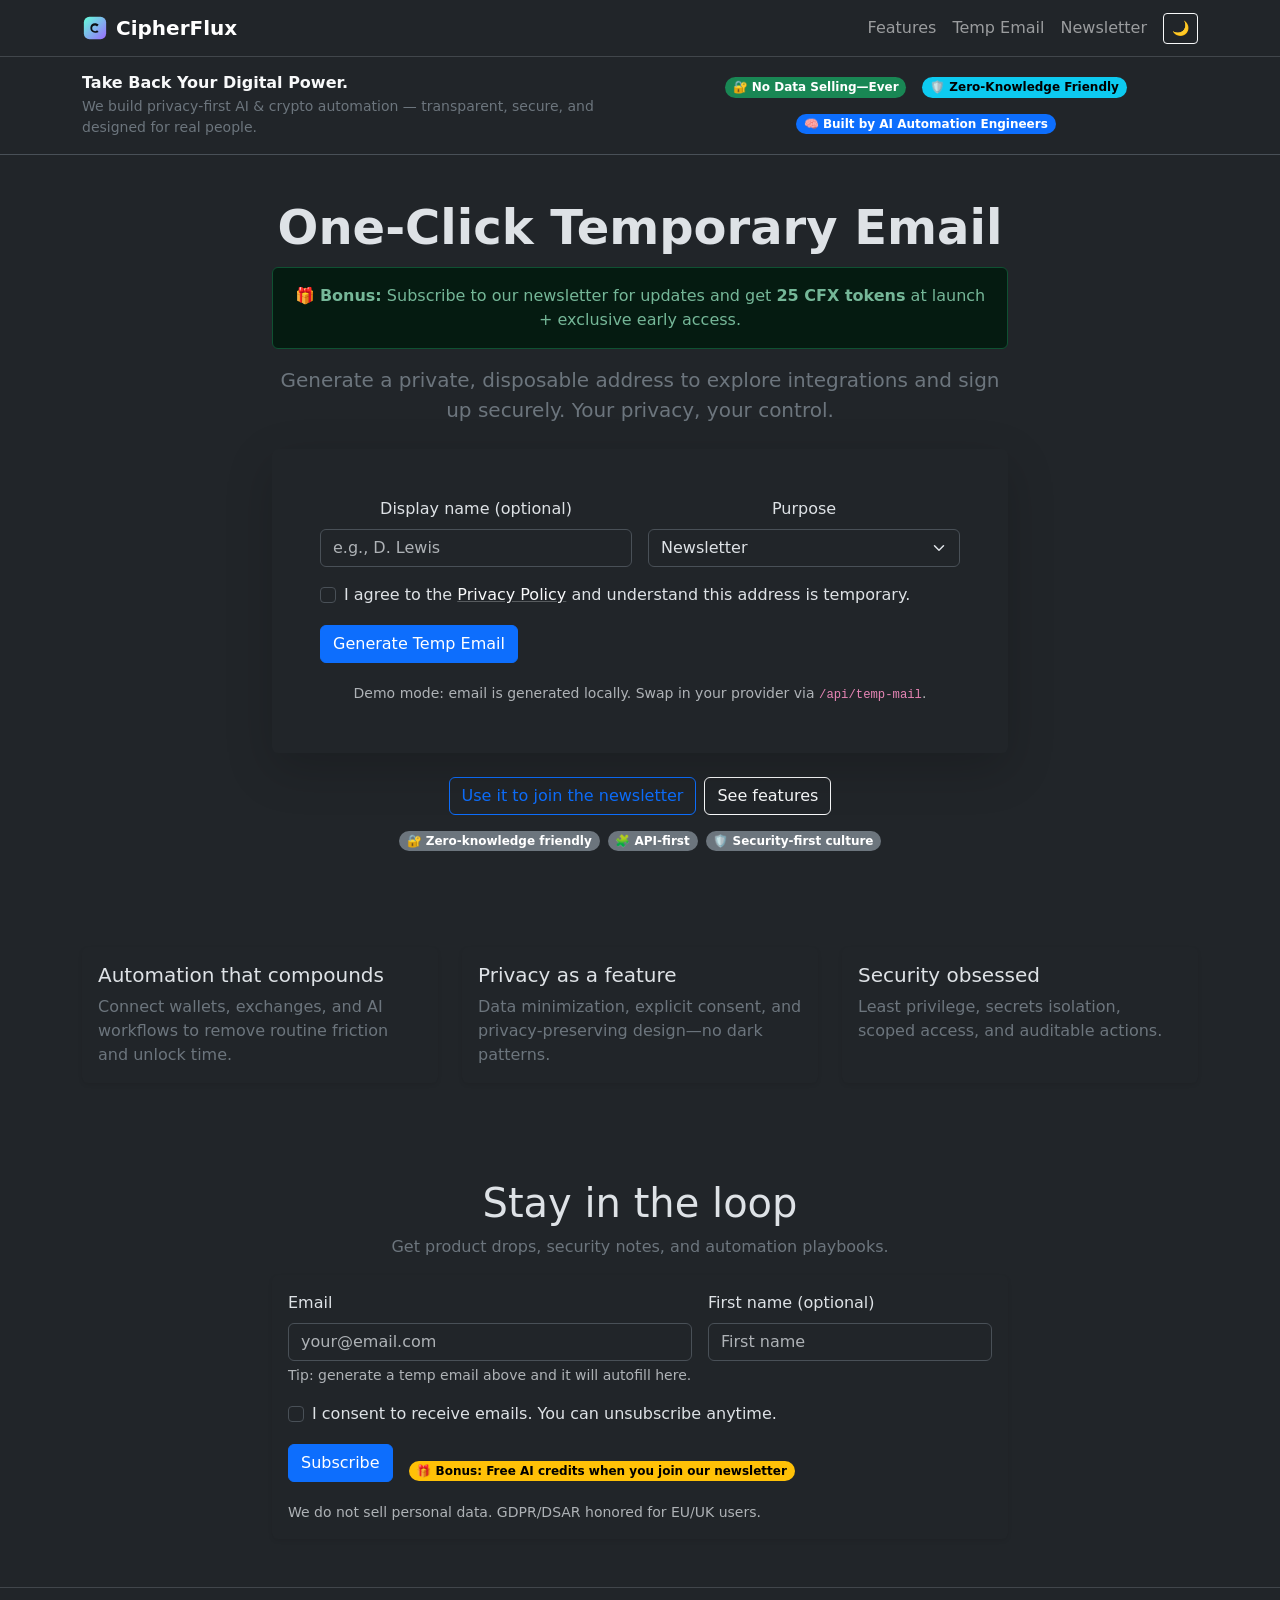
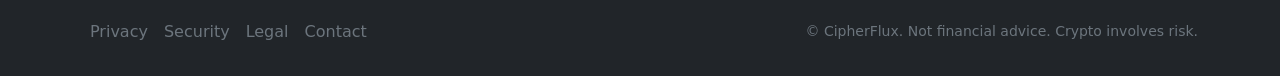
==== index.html @ beb55289 "Start of project development." ====
<!doctype html>
<html lang="en" data-bs-theme="dark">
<head>
  <meta charset="utf-8" />
  <meta name="viewport" content="width=device-width, initial-scale=1, viewport-fit=cover" />
  <title>CipherFlux — AI + Crypto Automation, Private by Design</title>
  <meta name="description" content="CipherFlux blends AI automation with secure crypto workflows to increase productivity and help you monetize safely and privately." />

  <!-- Open Graph -->
  <meta property="og:title" content="CipherFlux — AI + Crypto Automation" />
  <meta property="og:description" content="Increase productivity and monetize with privacy-first AI + crypto automation." />
  <meta property="og:type" content="website" />
  <meta property="og:url" content="https://www.cipherflux.example/" />
  <meta property="og:image" content="https://www.cipherflux.example/og-image.jpg" />
  <meta name="twitter:card" content="summary_large_image" />
  <meta name="theme-color" content="#0c0f14" />

  <!-- Content Security Policy (adjust for your domain/CDN) -->
  <meta http-equiv="Content-Security-Policy" content="
    default-src 'self';
    script-src 'self' https://cdn.jsdelivr.net https://cdnjs.cloudflare.com;
    style-src 'self' 'unsafe-inline' https://cdn.jsdelivr.net https://cdnjs.cloudflare.com;
    img-src 'self' data:;
    font-src 'self' https://cdn.jsdelivr.net https://cdnjs.cloudflare.com;
    connect-src 'self';
    base-uri 'none';
    form-action 'self';
    frame-ancestors 'none';
    upgrade-insecure-requests;
  ">

  <!-- Bootstrap 5 -->
  <link href="https://cdn.jsdelivr.net/npm/bootstrap@5.3.3/dist/css/bootstrap.min.css" rel="stylesheet" />
  <!-- Custom styles -->
  <link href="styles.css" rel="stylesheet" />
</head>
<body>
  <a class="visually-hidden-focusable position-absolute top-0 start-0 m-2 p-2 bg-dark text-white rounded-3" href="#main">Skip to content</a>

  <!-- NAVBAR -->
  <nav class="navbar navbar-expand-lg navbar-dark bg-dark border-bottom border-secondary-subtle sticky-top">
    <div class="container">
      <a class="navbar-brand d-flex align-items-center gap-2" href="#">
        <svg width="26" height="26" viewBox="0 0 28 28" role="img" aria-label="CipherFlux logo">
          <defs>
            <linearGradient id="g" x1="0" x2="1" y1="0" y2="1">
              <stop offset="0%" stop-color="#64ffda"/>
              <stop offset="100%" stop-color="#9a6bff"/>
            </linearGradient>
          </defs>
          <rect x="2" y="2" width="24" height="24" rx="6" fill="url(#g)"/>
          <path d="M9 14c0-3 2-5 5-5 1.5 0 2.9.6 3.9 1.6l-1.7 1.7a3 3 0 0 0-2.2-.9 3 3 0 1 0 0 6 3 3 0 0 0 2.2-.9l1.7 1.7A5.5 5.5 0 0 1 14 19c-3 0-5-2-5-5z" fill="#0c0f14"/>
        </svg>
        <span class="fw-semibold">CipherFlux</span>
      </a>

      <button class="navbar-toggler" type="button" data-bs-toggle="collapse" data-bs-target="#mainNav" aria-controls="mainNav" aria-expanded="false" aria-label="Toggle navigation">
        <span class="navbar-toggler-icon"></span>
      </button>

      <div class="collapse navbar-collapse" id="mainNav">
        <ul class="navbar-nav ms-auto mb-2 mb-lg-0 align-items-lg-center">
          <li class="nav-item"><a class="nav-link" href="#features">Features</a></li>
          <li class="nav-item"><a class="nav-link" href="#temp-mail">Temp Email</a></li>
          <li class="nav-item"><a class="nav-link" href="#newsletter">Newsletter</a></li>
          <li class="nav-item ms-lg-2">
            <button id="themeToggle" class="btn btn-outline-light btn-sm" aria-pressed="false">🌙</button>
          </li>
        </ul>
      </div>
    </div>
  </nav>

  <main id="main">
    <!-- PREHERO: TRUST BUILDING -->
    <section class="py-3 border-bottom bg-dark">
    <div class="container d-flex flex-column flex-lg-row justify-content-between align-items-center gap-3 text-center text-lg-start">

        <div>
        <h6 class="mb-1 fw-bold text-light">
            Take Back Your Digital Power.
        </h6>
        <p class="mb-0 text-secondary small">
            We build privacy‑first AI & crypto automation — transparent, secure, and designed for real people.
        </p>
        </div>

        <div class="d-flex gap-3 flex-wrap justify-content-center">
        <span class="badge rounded-pill text-bg-success">
            🔐 No Data Selling—Ever
        </span>
        <span class="badge rounded-pill text-bg-info">
            🛡 Zero‑Knowledge Friendly
        </span>
        <span class="badge rounded-pill text-bg-primary">
            🧠 Built by AI Automation Engineers
        </span>
        </div>

    </div>
    </section>


    <!-- HERO: CENTERED TEMP EMAIL FORM -->
    <section id="temp-mail" class="hero-wrap py-5 py-lg-6">
      <div class="container">
        <div class="row justify-content-center text-center">
          <div class="col-12 col-lg-10 col-xl-8">
            <h1 class="display-5 fw-bold lh-1">
              One‑Click <span class="gradient-text">Temporary Email</span>
            </h1>
            <div class="alert alert-success mt-3" role="alert">
            🎁 <strong>Bonus:</strong> Subscribe to our newsletter for updates and get 
            <strong>25 CFX tokens</strong> at launch + exclusive early access.
            </div>

            <p class="lead text-secondary mt-3 mb-4">
              Generate a private, disposable address to explore integrations and sign up securely.
              Your privacy, your control.
            </p>

            <div class="card shadow-lg border-0 mx-auto" style="max-width: 760px;">
              <div class="card-body p-4 p-md-5">
                <form id="tempMailForm" class="row g-3" autocomplete="off" novalidate>
                  <div class="col-md-6">
                    <label for="displayName" class="form-label">Display name (optional)</label>
                    <input id="displayName" name="displayName" type="text" class="form-control" placeholder="e.g., D. Lewis">
                  </div>
                  <div class="col-md-6">
                    <label for="purpose" class="form-label">Purpose</label>
                    <select id="purpose" name="purpose" class="form-select">
                      <option value="newsletter" selected>Newsletter</option>
                      <option value="beta-invite">Beta Invite</option>
                      <option value="integration-test">Integration Test</option>
                    </select>
                  </div>
                  



                  <div class="col-12 text-start">
                    <div class="form-check">
                      <input class="form-check-input" type="checkbox" id="privacyConsent">
                      <label class="form-check-label" for="privacyConsent">
                        I agree to the <a href="#privacy" class="link-light link-underline-opacity-25">Privacy Policy</a> and understand this address is temporary.
                      </label>
                    </div>
                  </div>

                  <div class="col-12 d-flex flex-wrap gap-2 align-items-center">
                    <button type="button" id="generateTempEmail" class="btn btn-primary">
                      <span class="spinner-border spinner-border-sm me-2 d-none" id="genSpinner" role="status" aria-hidden="true"></span>
                      Generate Temp Email
                    </button>

                    <div class="badge text-bg-dark rounded-pill py-2 px-3 d-none" id="tempEmailChip" style="font-family: ui-monospace, SFMono-Regular, Menlo, Consolas, 'Liberation Mono', monospace;">
                      <span id="tempEmailValue">—</span>
                      <button type="button" id="copyTempEmail" class="btn btn-sm btn-outline-light ms-2">Copy</button>
                    </div>

                    <div id="countdown" class="text-secondary small d-none" aria-live="polite">Expires in —:—</div>
                  </div>

                  <div class="col-12">
                    <div class="form-text">
                      Demo mode: email is generated locally. Swap in your provider via <code>/api/temp-mail</code>.
                    </div>
                  </div>
                </form>
              </div>
            </div>

            <div class="d-flex justify-content-center gap-2 mt-4">
              <a href="#newsletter" class="btn btn-outline-primary">Use it to join the newsletter</a>
              <a href="#features" class="btn btn-outline-light">See features</a>
            </div>

            <div class="d-flex flex-wrap justify-content-center gap-2 mt-3">
              <span class="badge rounded-pill text-bg-secondary">🔐 Zero-knowledge friendly</span>
              <span class="badge rounded-pill text-bg-secondary">🧩 API-first</span>
              <span class="badge rounded-pill text-bg-secondary">🛡️ Security-first culture</span>
            </div>
          </div>
        </div>
      </div>
    </section>

    <!-- FEATURES -->
    <section id="features" class="py-5">
      <div class="container">
        <div class="row g-4">
          <div class="col-md-4">
            <div class="card h-100 bg-dark border-0 shadow-sm">
              <div class="card-body">
                <h3 class="h5">Automation that compounds</h3>
                <p class="text-secondary mb-0">Connect wallets, exchanges, and AI workflows to remove routine friction and unlock time.</p>
              </div>
            </div>
          </div>
          <div class="col-md-4">
            <div class="card h-100 bg-dark border-0 shadow-sm">
              <div class="card-body">
                <h3 class="h5">Privacy as a feature</h3>
                <p class="text-secondary mb-0">Data minimization, explicit consent, and privacy‑preserving design—no dark patterns.</p>
              </div>
            </div>
          </div>
          <div class="col-md-4">
            <div class="card h-100 bg-dark border-0 shadow-sm">
              <div class="card-body">
                <h3 class="h5">Security obsessed</h3>
                <p class="text-secondary mb-0">Least privilege, secrets isolation, scoped access, and auditable actions.</p>
              </div>
            </div>
          </div>
        </div>
      </div>
    </section>

    <!-- NEWSLETTER -->
    <section id="newsletter" class="py-5">
      <div class="container">
        <div class="row justify-content-center text-center">
          <div class="col-12 col-lg-8">
            <h2 class="h1">Stay in the loop</h2>
            <p class="text-secondary">Get product drops, security notes, and automation playbooks.</p>
          </div>
        </div>

        <div class="row justify-content-center">
          <div class="col-12 col-lg-8">
            <div class="card bg-dark border-0 shadow-sm">
              <div class="card-body">
                <form id="newsletterForm" class="row g-3" novalidate>
                  <!-- Honeypot -->
                  <input type="text" name="company" id="company" class="d-none" tabindex="-1" autocomplete="off" aria-hidden="true" />
                  <div class="col-md-7">
                    <label for="newsletterEmail" class="form-label">Email</label>
                    <input id="newsletterEmail" name="email" type="email" class="form-control" required placeholder="your@email.com" />
                    <div class="form-text">Tip: generate a temp email above and it will autofill here.</div>
                  </div>
                  <div class="col-md-5">
                    <label for="firstName" class="form-label">First name (optional)</label>
                    <input id="firstName" name="firstName" type="text" class="form-control" placeholder="First name" />
                  </div>
                  <div class="col-12 text-start">
                    <div class="form-check">
                      <input class="form-check-input" type="checkbox" id="optIn" required>
                      <label class="form-check-label" for="optIn">
                        I consent to receive emails. You can unsubscribe anytime.
                      </label>
                    </div>
                  </div>
                  <div class="col-12 d-flex align-items-center gap-2">
                    <button type="submit" class="btn btn-primary">
                      <span class="spinner-border spinner-border-sm me-2 d-none" id="subSpinner" role="status" aria-hidden="true"></span>
                      Subscribe
                    </button>
                    <span id="newsletterStatus" class="small"></span>
                    <div class="d-flex justify-content-center mt-3">
                        <span class="badge rounded-pill text-bg-warning">
                        🎁 Bonus: Free AI credits when you join our newsletter
                        </span>
                    </div>
                  </div>
                  <div class="col-12">
                    <div class="form-text">We do not sell personal data. GDPR/DSAR honored for EU/UK users.</div>
                  </div>
                </form>
              </div>
            </div>
          </div>
        </div>
      </div>
    </section>

    <!-- FOOTER -->
    <footer class="py-4 border-top border-secondary-subtle">
      <div class="container d-flex flex-wrap justify-content-between align-items-center gap-2">
        <ul class="nav">
          <li class="nav-item"><a href="#privacy" class="nav-link px-2 text-secondary">Privacy</a></li>
          <li class="nav-item"><a href="#security" class="nav-link px-2 text-secondary">Security</a></li>
          <li class="nav-item"><a href="#legal" class="nav-link px-2 text-secondary">Legal</a></li>
          <li class="nav-item"><a href="#contact" class="nav-link px-2 text-secondary">Contact</a></li>
        </ul>
        <p class="text-secondary small mb-0">© <span id="year"></span> CipherFlux. Not financial advice. Crypto involves risk.</p>
      </div>
    </footer>
  </main>

  <!-- Bootstrap JS (no Popper required for basic) -->
  <script src="https://cdn.jsdelivr.net/npm/bootstrap@5.3.3/dist/js/bootstrap.bundle.min.js"></script>
  <script src="app.js"></script>
</body>
</html>
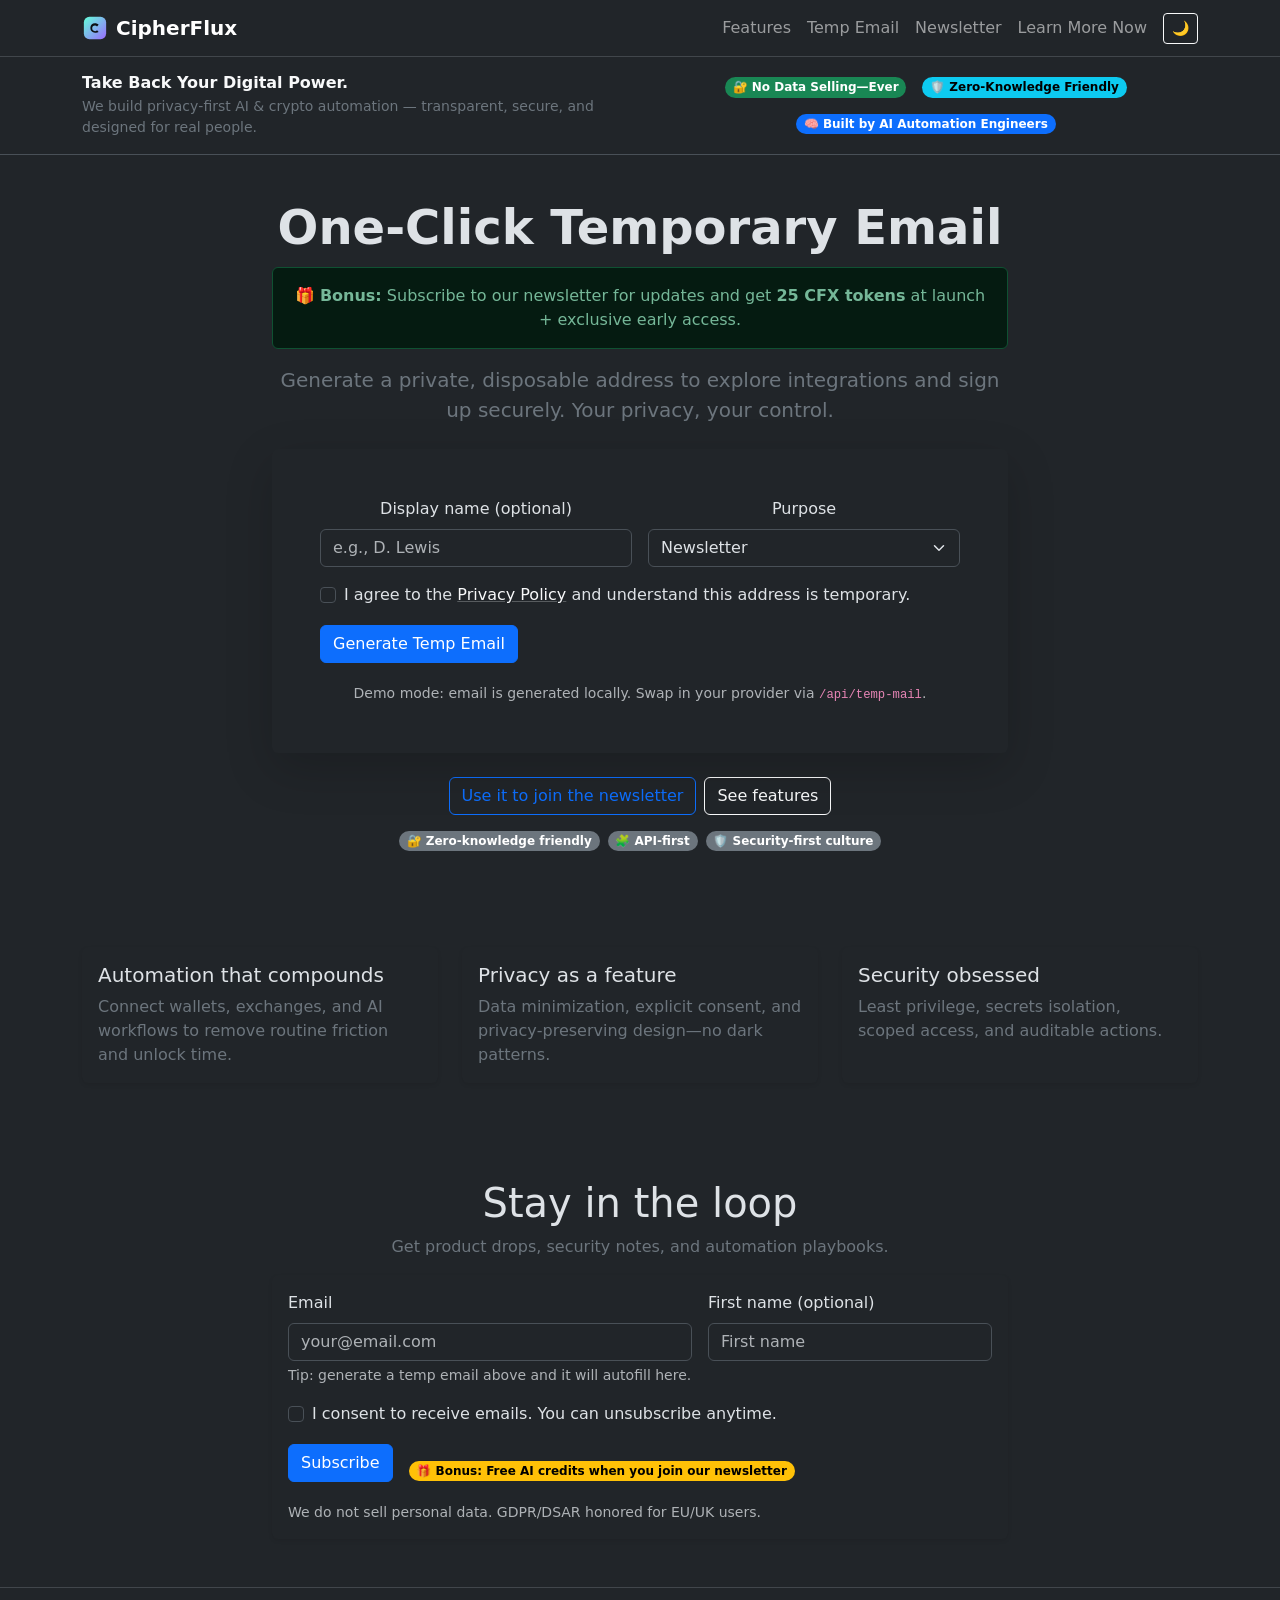
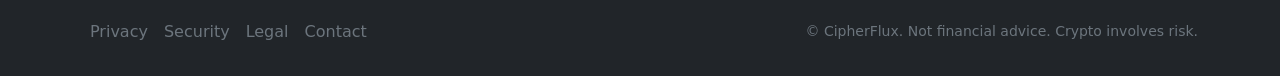
==== commit f4544439: "Added info page" ====
--- a/index.html
+++ b/index.html
@@ -64,6 +64,7 @@
           <li class="nav-item"><a class="nav-link" href="#features">Features</a></li>
           <li class="nav-item"><a class="nav-link" href="#temp-mail">Temp Email</a></li>
           <li class="nav-item"><a class="nav-link" href="#newsletter">Newsletter</a></li>
+          <li class="nav-item"><a class="nav-link" href="info.html">Learn More Now</a></li>
           <li class="nav-item ms-lg-2">
             <button id="themeToggle" class="btn btn-outline-light btn-sm" aria-pressed="false">🌙</button>
           </li>
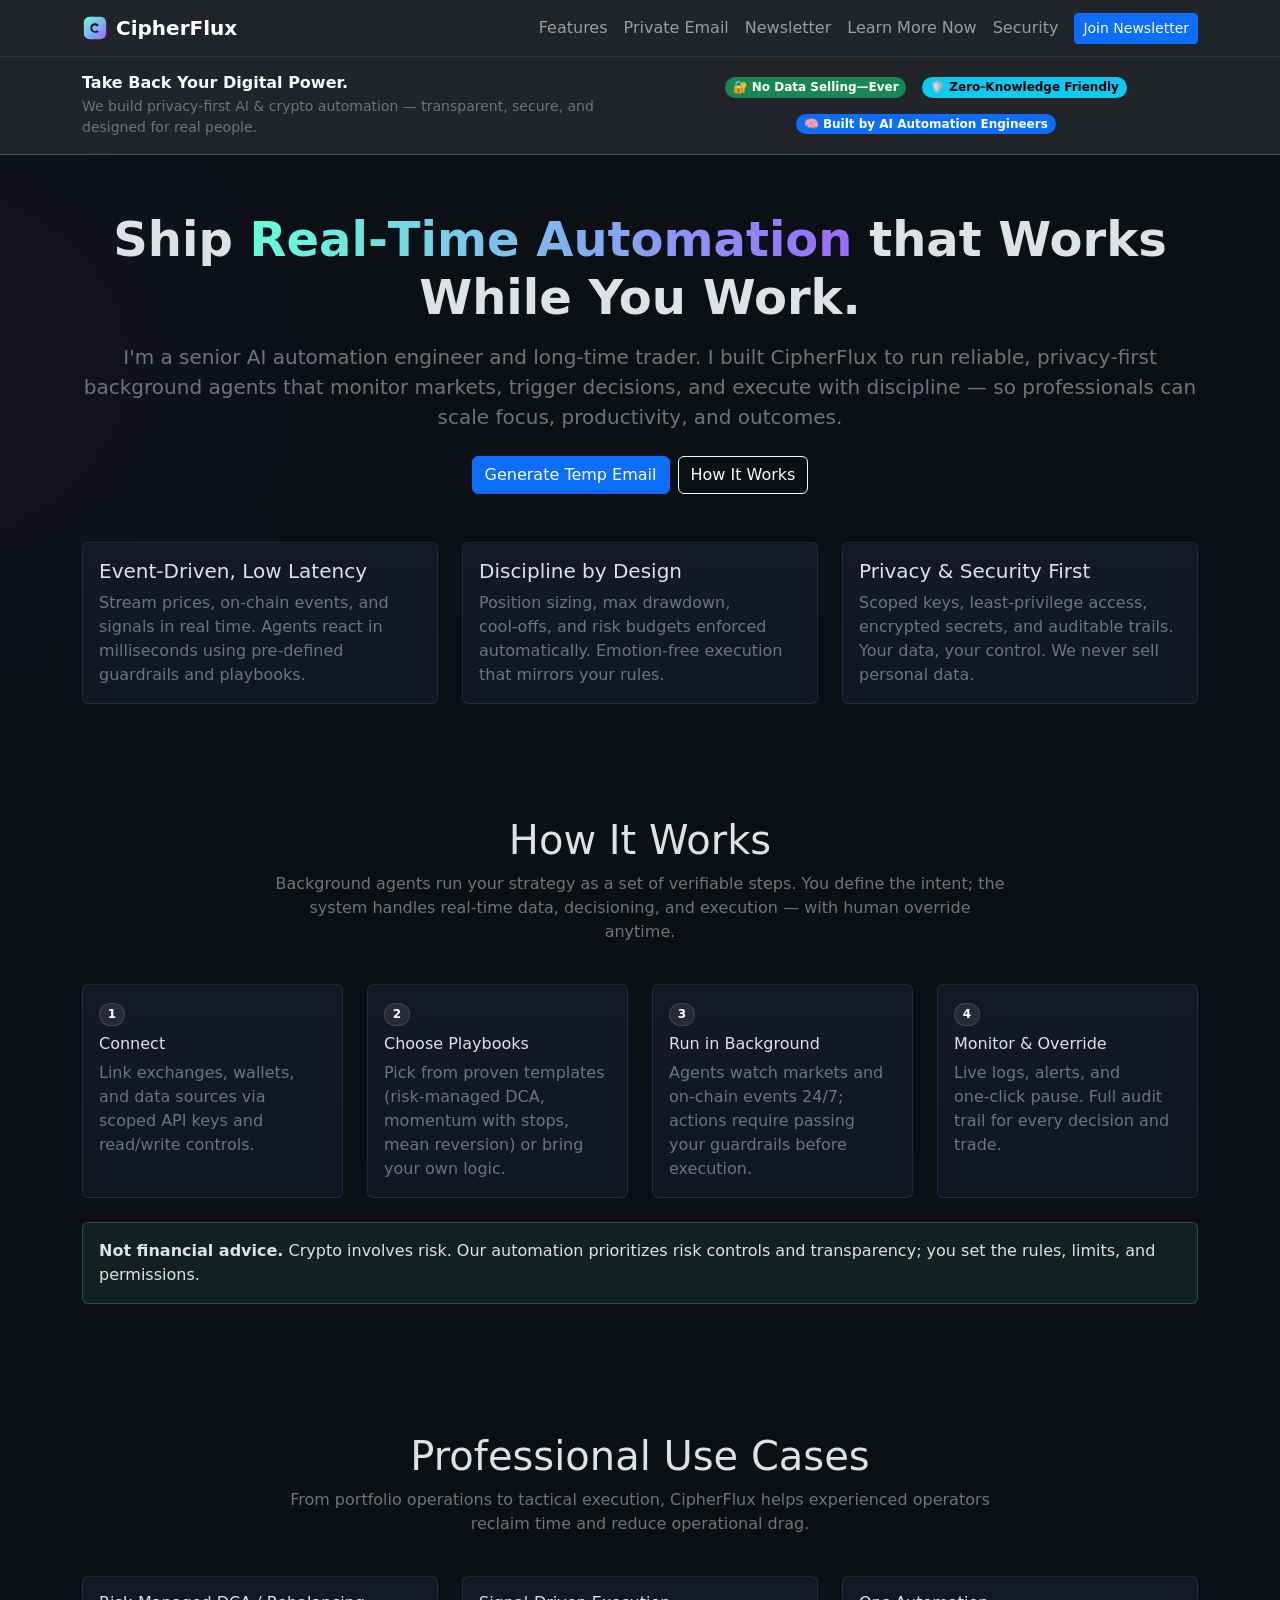
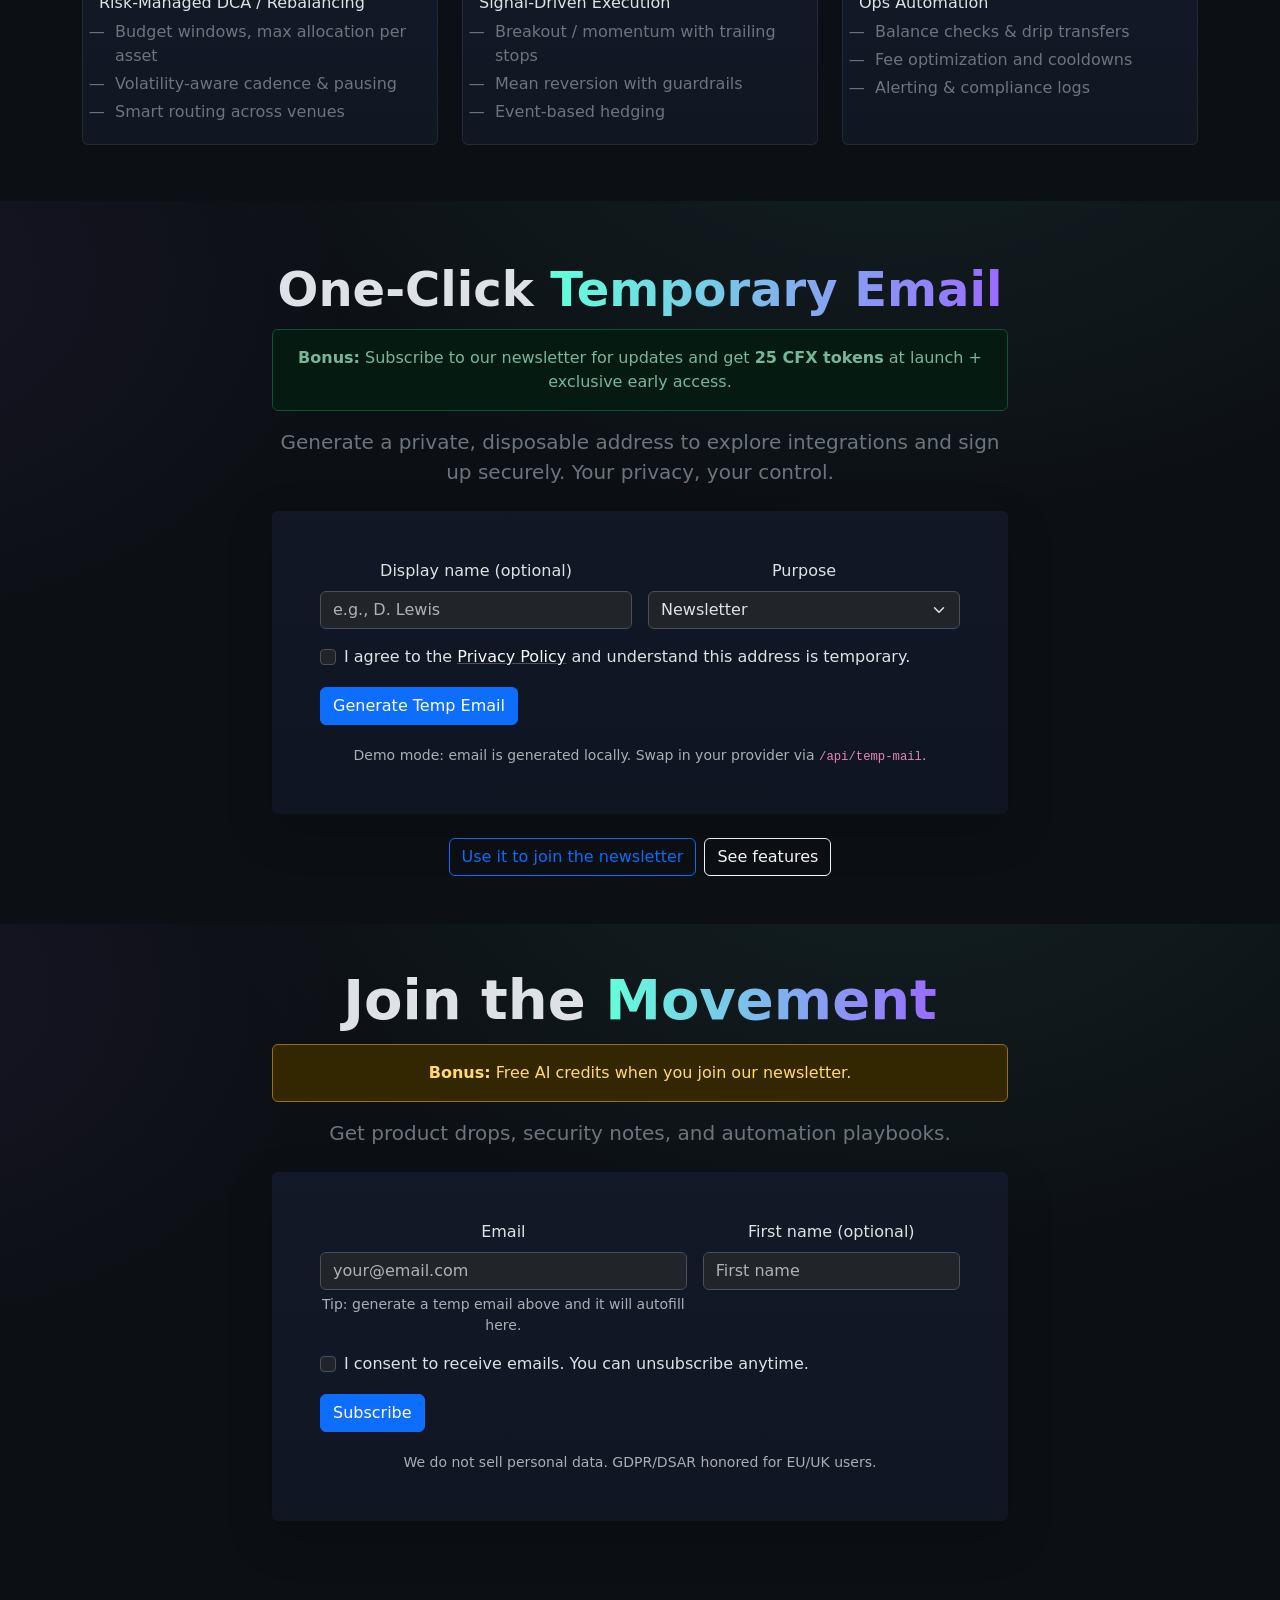
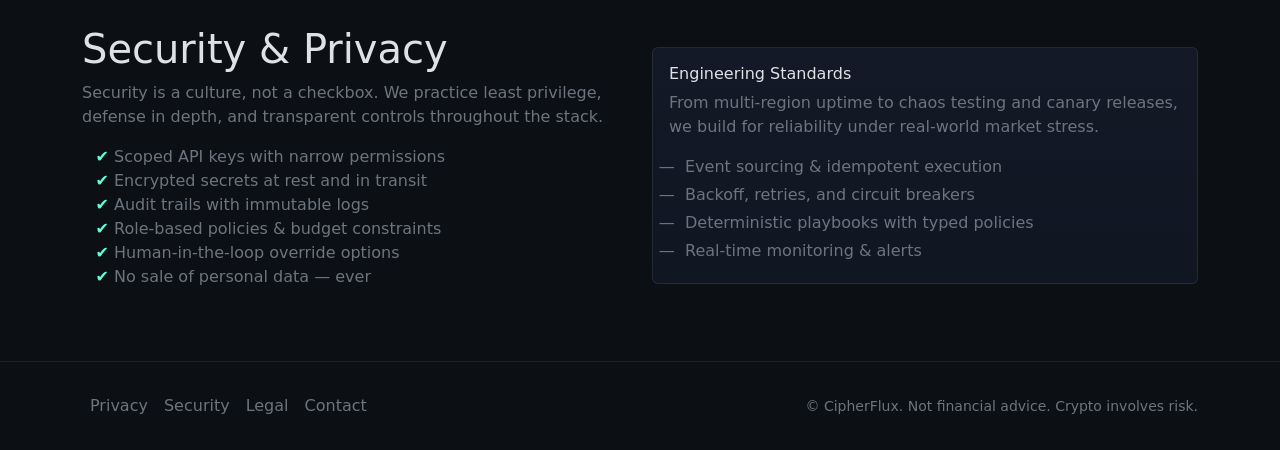
==== commit 6fead8a4: "lots of messiness - many draft and test files created and deleted. cleaning things up now - starting" ====
--- a/index.html
+++ b/index.html
@@ -17,7 +17,7 @@
   <meta name="theme-color" content="#0c0f14" />
 
   <!-- Content Security Policy (adjust for your domain/CDN) -->
-  <meta http-equiv="Content-Security-Policy" content="
+  <!-- <meta http-equiv="Content-Security-Policy" content="
     default-src 'self';
     script-src 'self' https://cdn.jsdelivr.net https://cdnjs.cloudflare.com;
     style-src 'self' 'unsafe-inline' https://cdn.jsdelivr.net https://cdnjs.cloudflare.com;
@@ -28,12 +28,41 @@
     form-action 'self';
     frame-ancestors 'none';
     upgrade-insecure-requests;
-  ">
+  "> -->
 
   <!-- Bootstrap 5 -->
   <link href="https://cdn.jsdelivr.net/npm/bootstrap@5.3.3/dist/css/bootstrap.min.css" rel="stylesheet" />
   <!-- Custom styles -->
-  <link href="styles.css" rel="stylesheet" />
+  <link href="style.css" rel="stylesheet" />
+  <style>
+    :root {
+      --cf-bg: #0c0f14;
+      --cf-cyan: #64ffda;
+      --cf-purple: #9a6bff;
+    }
+    body { background:
+      radial-gradient(1200px 800px at 70% -20%, rgba(100,255,218,0.08), transparent 60%),
+      radial-gradient(800px 600px at -10% 10%, rgba(154,107,255,0.08), transparent 60%),
+      var(--cf-bg);
+    }
+    .gradient-text { background: linear-gradient(90deg, var(--cf-cyan), var(--cf-purple)); -webkit-background-clip: text; background-clip: text; color: transparent; }
+    .hero {
+      padding: 56px 0 24px;
+    }
+    .badge-soft { background: rgba(255,255,255,0.08); border: 1px solid rgba(255,255,255,0.12); }
+    .section { padding: 56px 0; }
+    .card.bg-dark { background: linear-gradient(180deg, rgba(18,24,38,0.95), rgba(15,21,34,0.95)); border: 1px solid rgba(255,255,255,0.08); }
+    .pill { border-radius: 999px; }
+    .arch-diagram { max-width: 940px; }
+    .logo-mark { filter: drop-shadow(0 6px 18px rgba(100,255,218,0.25)); }
+    .foot { border-top: 1px solid rgba(255,255,255,0.08); }
+    .list-checks li::marker { content: "✔ "; color: var(--cf-cyan); }
+    .list-dashes { list-style: "—  "; padding-left: 1rem; }
+    .list-dashes li { margin-bottom: .25rem; }
+    .trust-strip { background: rgba(18,24,38,0.6); border-bottom: 1px solid rgba(255,255,255,0.08); }
+    .mini { font-size: .9rem; }
+    .callout { background: rgba(100,255,218,0.08); border: 1px solid rgba(100,255,218,0.22); }
+  </style>
 </head>
 <body>
   <a class="visually-hidden-focusable position-absolute top-0 start-0 m-2 p-2 bg-dark text-white rounded-3" href="#main">Skip to content</a>
@@ -62,19 +91,24 @@
       <div class="collapse navbar-collapse" id="mainNav">
         <ul class="navbar-nav ms-auto mb-2 mb-lg-0 align-items-lg-center">
           <li class="nav-item"><a class="nav-link" href="#features">Features</a></li>
-          <li class="nav-item"><a class="nav-link" href="#temp-mail">Temp Email</a></li>
+          <li class="nav-item"><a class="nav-link" href="#temp-mail">Private Email</a></li>
           <li class="nav-item"><a class="nav-link" href="#newsletter">Newsletter</a></li>
-          <li class="nav-item"><a class="nav-link" href="info.html">Learn More Now</a></li>
-          <li class="nav-item ms-lg-2">
+          <li class="nav-item"><a class="nav-link" href="#how">Learn More Now</a></li>
+          <!-- <li class="nav-item ms-lg-2">
             <button id="themeToggle" class="btn btn-outline-light btn-sm" aria-pressed="false">🌙</button>
-          </li>
+          </li> -->
+           <li class="nav-item"><a class="nav-link" href="#security">Security</a></li>
+          <!-- <li class="nav-item"><a class="nav-link active" href="services.html">Services</a></li>
+          <li class="nav-item"><a class="nav-link" href="index.html#features">Features</a></li>
+          <li class="nav-item"><a class="nav-link" href="#security">Security</a></li>  -->
+          <li class="nav-item ms-lg-2"><a class="btn btn-primary btn-sm" href="index.html#newsletter">Join Newsletter</a></li>
         </ul>
       </div>
     </div>
   </nav>
 
   <main id="main">
-    <!-- PREHERO: TRUST BUILDING -->
+<!-- Pre page info -->
     <section class="py-3 border-bottom bg-dark">
     <div class="container d-flex flex-column flex-lg-row justify-content-between align-items-center gap-3 text-center text-lg-start">
 
@@ -102,8 +136,154 @@
     </div>
     </section>
 
-
-    <!-- HERO: CENTERED TEMP EMAIL FORM -->
+<!-- Top of page info -->
+  <section class="section hero" id="features">
+    <div class="container text-center pb-5">
+      <h1 class="display-5 fw-bold">Ship <span class="gradient-text">Real‑Time Automation</span> that Works While You Work.</h1>
+      <p class="lead text-secondary mt-3 mb-4">I'm a senior AI automation engineer and long‑time trader. I built CipherFlux to run reliable, privacy‑first background agents that monitor markets, trigger decisions, and execute with discipline — so professionals can scale focus, productivity, and outcomes.</p>
+      <div class="d-flex justify-content-center gap-2">
+        <a href="index.html#temp-mail" class="btn btn-primary">Generate Temp Email</a>
+        <a href="#how" class="btn btn-outline-light">How It Works</a>
+      </div>
+    </div>
+    <div class="container">
+      <div class="row g-4">
+        <div class="col-md-4">
+          <div class="card bg-dark h-100">
+            <div class="card-body">
+              <h3 class="h5">Event‑Driven, Low Latency</h3>
+              <p class="text-secondary mb-0">Stream prices, on‑chain events, and signals in real time. Agents react in milliseconds using pre‑defined guardrails and playbooks.</p>
+            </div>
+          </div>
+        </div>
+        <div class="col-md-4">
+          <div class="card bg-dark h-100">
+            <div class="card-body">
+              <h3 class="h5">Discipline by Design</h3>
+              <p class="text-secondary mb-0">Position sizing, max drawdown, cool‑offs, and risk budgets enforced automatically. Emotion‑free execution that mirrors your rules.</p>
+            </div>
+          </div>
+        </div>
+        <div class="col-md-4">
+          <div class="card bg-dark h-100">
+            <div class="card-body">
+              <h3 class="h5">Privacy & Security First</h3>
+              <p class="text-secondary mb-0">Scoped keys, least‑privilege access, encrypted secrets, and auditable trails. Your data, your control. We never sell personal data.</p>
+            </div>
+          </div>
+        </div>
+      </div>
+    </div>
+  </section>
+
+<!-- How it works -->
+  <section id="how" class="section">
+    <div class="container" >
+      <div class="row justify-content-center text-center mb-4">
+        <div class="col-lg-8">
+          <h2 class="h1" >How It Works</h2>
+          <p class="text-secondary">Background agents run your strategy as a set of verifiable steps. You define the intent; the system handles real‑time data, decisioning, and execution — with human override anytime.</p>
+        </div>
+      </div>
+      <div class="row g-4">
+        <div class="col-md-6 col-lg-3">
+          <div class="card bg-dark h-100">
+            <div class="card-body">
+              <span class="badge pill badge-soft mb-2">1</span>
+              <h3 class="h6">Connect</h3>
+              <p class="text-secondary mb-0">Link exchanges, wallets, and data sources via scoped API keys and read/write controls.</p>
+            </div>
+          </div>
+        </div>
+        <div class="col-md-6 col-lg-3">
+          <div class="card bg-dark h-100">
+            <div class="card-body">
+              <span class="badge pill badge-soft mb-2">2</span>
+              <h3 class="h6">Choose Playbooks</h3>
+              <p class="text-secondary mb-0">Pick from proven templates (risk‑managed DCA, momentum with stops, mean reversion) or bring your own logic.</p>
+            </div>
+          </div>
+        </div>
+        <div class="col-md-6 col-lg-3">
+          <div class="card bg-dark h-100">
+            <div class="card-body">
+              <span class="badge pill badge-soft mb-2">3</span>
+              <h3 class="h6">Run in Background</h3>
+              <p class="text-secondary mb-0">Agents watch markets and on‑chain events 24/7; actions require passing your guardrails before execution.</p>
+            </div>
+          </div>
+        </div>
+        <div class="col-md-6 col-lg-3">
+          <div class="card bg-dark h-100">
+            <div class="card-body">
+              <span class="badge pill badge-soft mb-2">4</span>
+              <h3 class="h6">Monitor & Override</h3>
+              <p class="text-secondary mb-0">Live logs, alerts, and one‑click pause. Full audit trail for every decision and trade.</p>
+            </div>
+          </div>
+        </div>
+      </div>
+
+      <!-- Architecture Diagram (inline SVG)  Take out temperarily for testing building purposes. -->
+      
+
+      <div class="alert callout mt-4" role="alert">
+        <strong>Not financial advice.</strong> Crypto involves risk. Our automation prioritizes risk controls and transparency; you set the rules, limits, and permissions.
+      </div>
+    </div>
+  </section>
+
+  <!-- Use Cases -->
+  <section class="section">
+    <div class="container">
+      <div class="row justify-content-center text-center mb-4">
+        <div class="col-lg-8">
+          <h2 class="h1">Professional Use Cases</h2>
+          <p class="text-secondary">From portfolio operations to tactical execution, CipherFlux helps experienced operators reclaim time and reduce operational drag.</p>
+        </div>
+      </div>
+      <div class="row g-4">
+        <div class="col-md-6 col-lg-4">
+          <div class="card bg-dark h-100">
+            <div class="card-body">
+              <h3 class="h6">Risk‑Managed DCA / Rebalancing</h3>
+              <ul class="text-secondary list-dashes mb-0">
+                <li>Budget windows, max allocation per asset</li>
+                <li>Volatility‑aware cadence & pausing</li>
+                <li>Smart routing across venues</li>
+              </ul>
+            </div>
+          </div>
+        </div>
+        <div class="col-md-6 col-lg-4">
+          <div class="card bg-dark h-100">
+            <div class="card-body">
+              <h3 class="h6">Signal‑Driven Execution</h3>
+              <ul class="text-secondary list-dashes mb-0">
+                <li>Breakout / momentum with trailing stops</li>
+                <li>Mean reversion with guardrails</li>
+                <li>Event‑based hedging</li>
+              </ul>
+            </div>
+          </div>
+        </div>
+        <div class="col-md-6 col-lg-4">
+          <div class="card bg-dark h-100">
+            <div class="card-body">
+              <h3 class="h6">Ops Automation</h3>
+              <ul class="text-secondary list-dashes mb-0">
+                <li>Balance checks & drip transfers</li>
+                <li>Fee optimization and cooldowns</li>
+                <li>Alerting & compliance logs</li>
+              </ul>
+            </div>
+          </div>
+        </div>
+      </div>
+    </div>
+  </section>
+
+  <!--TEMP EMAIL FORM -->
     <section id="temp-mail" class="hero-wrap py-5 py-lg-6">
       <div class="container">
         <div class="row justify-content-center text-center">
@@ -112,7 +292,7 @@
               One‑Click <span class="gradient-text">Temporary Email</span>
             </h1>
             <div class="alert alert-success mt-3" role="alert">
-            🎁 <strong>Bonus:</strong> Subscribe to our newsletter for updates and get 
+            <strong>Bonus:</strong> Subscribe to our newsletter for updates and get 
             <strong>25 CFX tokens</strong> at launch + exclusive early access.
             </div>
 
@@ -137,9 +317,6 @@
                     </select>
                   </div>
                   
-
-
-
                   <div class="col-12 text-start">
                     <div class="form-check">
                       <input class="form-check-input" type="checkbox" id="privacyConsent">
@@ -176,55 +353,19 @@
               <a href="#newsletter" class="btn btn-outline-primary">Use it to join the newsletter</a>
               <a href="#features" class="btn btn-outline-light">See features</a>
             </div>
-
-            <div class="d-flex flex-wrap justify-content-center gap-2 mt-3">
-              <span class="badge rounded-pill text-bg-secondary">🔐 Zero-knowledge friendly</span>
-              <span class="badge rounded-pill text-bg-secondary">🧩 API-first</span>
-              <span class="badge rounded-pill text-bg-secondary">🛡️ Security-first culture</span>
-            </div>
           </div>
         </div>
       </div>
     </section>
 
-    <!-- FEATURES -->
-    <section id="features" class="py-5">
-      <div class="container">
-        <div class="row g-4">
-          <div class="col-md-4">
-            <div class="card h-100 bg-dark border-0 shadow-sm">
-              <div class="card-body">
-                <h3 class="h5">Automation that compounds</h3>
-                <p class="text-secondary mb-0">Connect wallets, exchanges, and AI workflows to remove routine friction and unlock time.</p>
-              </div>
-            </div>
-          </div>
-          <div class="col-md-4">
-            <div class="card h-100 bg-dark border-0 shadow-sm">
-              <div class="card-body">
-                <h3 class="h5">Privacy as a feature</h3>
-                <p class="text-secondary mb-0">Data minimization, explicit consent, and privacy‑preserving design—no dark patterns.</p>
-              </div>
-            </div>
-          </div>
-          <div class="col-md-4">
-            <div class="card h-100 bg-dark border-0 shadow-sm">
-              <div class="card-body">
-                <h3 class="h5">Security obsessed</h3>
-                <p class="text-secondary mb-0">Least privilege, secrets isolation, scoped access, and auditable actions.</p>
-              </div>
-            </div>
-          </div>
-        </div>
-      </div>
-    </section>
+
 
     <!-- NEWSLETTER -->
-    <section id="newsletter" class="py-5">
+    <!-- <section id="newsletter" class="py-5">
       <div class="container">
         <div class="row justify-content-center text-center">
           <div class="col-12 col-lg-8">
-            <h2 class="h1">Stay in the loop</h2>
+            <h2 class="h1">Join the Movement</h2>
             <p class="text-secondary">Get product drops, security notes, and automation playbooks.</p>
           </div>
         </div>
@@ -234,7 +375,7 @@
             <div class="card bg-dark border-0 shadow-sm">
               <div class="card-body">
                 <form id="newsletterForm" class="row g-3" novalidate>
-                  <!-- Honeypot -->
+                  
                   <input type="text" name="company" id="company" class="d-none" tabindex="-1" autocomplete="off" aria-hidden="true" />
                   <div class="col-md-7">
                     <label for="newsletterEmail" class="form-label">Email</label>
@@ -261,7 +402,7 @@
                     <span id="newsletterStatus" class="small"></span>
                     <div class="d-flex justify-content-center mt-3">
                         <span class="badge rounded-pill text-bg-warning">
-                        🎁 Bonus: Free AI credits when you join our newsletter
+                        Bonus: Free AI credits when you join our newsletter
                         </span>
                     </div>
                   </div>
@@ -274,7 +415,111 @@
           </div>
         </div>
       </div>
+    </section> -->
+
+    <!-- NEWSLETTER -->
+<section id="newsletter" class="hero-wrap py-5 py-lg-6">
+  <div class="container">
+    <div class="row justify-content-center text-center">
+      <div class="col-12 col-lg-10 col-xl-8">
+        <h2 class="display-4 fw-bold lh-1">
+          Join the <span class="gradient-text">Movement</span>
+        </h2>
+
+        <div class="alert alert-warning mt-3" role="alert">
+          <strong>Bonus:</strong> Free AI credits when you join our newsletter.
+        </div>
+
+        <p class="lead text-secondary mt-3 mb-4">
+          Get product drops, security notes, and automation playbooks.
+        </p>
+
+        <div class="card shadow-lg border-0 mx-auto bg-dark" style="max-width: 760px;">
+          <div class="card-body p-4 p-md-5">
+            <form id="newsletterForm" class="row g-3" novalidate>
+              <!-- Honeypot -->
+              <input type="text" name="company" id="company" class="d-none" tabindex="-1" autocomplete="off" aria-hidden="true" />
+
+              <div class="col-md-7">
+                <label for="newsletterEmail" class="form-label">Email</label>
+                <input id="newsletterEmail" name="email" type="email" class="form-control" required placeholder="your@email.com" />
+                <div class="form-text">
+                  Tip: generate a temp email above and it will autofill here.
+                </div>
+              </div>
+
+              <div class="col-md-5">
+                <label for="firstName" class="form-label">First name (optional)</label>
+                <input id="firstName" name="firstName" type="text" class="form-control" placeholder="First name" />
+              </div>
+
+              <div class="col-12 text-start">
+                <div class="form-check">
+                  <input class="form-check-input" type="checkbox" id="optIn" required>
+                  <label class="form-check-label" for="optIn">
+                    I consent to receive emails. You can unsubscribe anytime.
+                  </label>
+                </div>
+              </div>
+
+              <div class="col-12 d-flex flex-wrap align-items-center gap-2">
+                <button type="submit" class="btn btn-primary">
+                  <span class="spinner-border spinner-border-sm me-2 d-none" id="subSpinner" role="status" aria-hidden="true"></span>
+                  Subscribe
+                </button>
+
+                <span id="newsletterStatus" class="small text-secondary"></span>
+
+                <!-- badge sits nicely inline on large, wraps under on small -->
+                <!-- <span class="badge rounded-pill text-bg-warning ms-lg-auto">
+                  Bonus: Free AI credits when you join
+                </span> -->
+              </div>
+
+              <div class="col-12">
+                    <div class="form-text">We do not sell personal data. GDPR/DSAR honored for EU/UK users.</div>
+                  </div>
+                </form>
+              </div>
+            </div>
+          </div>
+        </div>
+      </div>
     </section>
+
+      <!-- SECURITY -->
+  <section id="security" class="section">
+    <div class="container">
+      <div class="row align-items-center g-4">
+        <div class="col-lg-6">
+          <h2 class="h1">Security & Privacy</h2>
+          <p class="text-secondary">Security is a culture, not a checkbox. We practice least privilege, defense in depth, and transparent controls throughout the stack.</p>
+          <ul class="text-secondary list-checks">
+            <li>Scoped API keys with narrow permissions</li>
+            <li>Encrypted secrets at rest and in transit</li>
+            <li>Audit trails with immutable logs</li>
+            <li>Role‑based policies & budget constraints</li>
+            <li>Human‑in‑the‑loop override options</li>
+            <li>No sale of personal data — ever</li>
+          </ul>
+        </div>
+        <div class="col-lg-6">
+          <div class="card bg-dark h-100">
+            <div class="card-body">
+              <h3 class="h6">Engineering Standards</h3>
+              <p class="text-secondary">From multi‑region uptime to chaos testing and canary releases, we build for reliability under real‑world market stress.</p>
+              <ul class="text-secondary list-dashes mb-0">
+                <li>Event sourcing & idempotent execution</li>
+                <li>Backoff, retries, and circuit breakers</li>
+                <li>Deterministic playbooks with typed policies</li>
+                <li>Real‑time monitoring & alerts</li>
+              </ul>
+            </div>
+          </div>
+        </div>
+      </div>
+    </div>
+  </section>
 
     <!-- FOOTER -->
     <footer class="py-4 border-top border-secondary-subtle">
@@ -292,6 +537,19 @@
 
   <!-- Bootstrap JS (no Popper required for basic) -->
   <script src="https://cdn.jsdelivr.net/npm/bootstrap@5.3.3/dist/js/bootstrap.bundle.min.js"></script>
-  <script src="app.js"></script>
+
+  <!-- <script src="index.js"></script> -->
+  <!-- <script type="module" src="app.js"></script> -->
+
+  <!-- <script type="module">
+  import { initTempMailTM } from "./mailtmTempEmail.js";
+
+  initTempMailTM({
+    // preferredDomain: "something.mail.tm", // optional
+    fetchInboxAfterCreate: false
+  });
+</script> -->
+
+<script src="tempEmailCreation.js"></script>
 </body>
 </html>
--- a/style.css
+++ b/style.css
@@ -0,0 +1,65 @@
+/* Minimal custom layer atop Bootstrap */
+:root {
+  --cf-bg: #0c0f14;
+  --cf-surface: #121826;
+  --cf-cyan: #64ffda;
+  --cf-purple: #9a6bff;
+}
+
+/* Futuristic soft gradients for the hero */
+.hero-wrap {
+  background:
+    radial-gradient(1200px 800px at 70% -20%, rgba(100,255,218,0.08), transparent 60%),
+    radial-gradient(800px 600px at -10% 10%, rgba(154,107,255,0.08), transparent 60%),
+    var(--cf-bg);
+}
+
+.gradient-text {
+  background: linear-gradient(90deg, var(--cf-cyan), var(--cf-purple));
+  -webkit-background-clip: text;
+  background-clip: text;
+  color: transparent;
+}
+
+/* Make cards feel premium in dark mode */
+.card.bg-dark, .card {
+  background: linear-gradient(180deg, rgba(18,24,38,0.95), rgba(15,21,34,0.95));
+}
+
+/* Improve focus visibility slightly */
+:focus-visible {
+  outline: 3px solid rgba(100,255,218,0.45);
+  outline-offset: 2px;
+}
+
+/* Optional: lighten border and section dividers on very dark bg */
+.border-secondary-subtle { border-color: rgba(255,255,255,0.08) !important; }
+
+
+    :root {
+      --cf-bg: #0c0f14;
+      --cf-cyan: #64ffda;
+      --cf-purple: #9a6bff;
+    }
+    body { background:
+      radial-gradient(1200px 800px at 70% -20%, rgba(100,255,218,0.08), transparent 60%),
+      radial-gradient(800px 600px at -10% 10%, rgba(154,107,255,0.08), transparent 60%),
+      var(--cf-bg);
+    }
+    .gradient-text { background: linear-gradient(90deg, var(--cf-cyan), var(--cf-purple)); -webkit-background-clip: text; background-clip: text; color: transparent; }
+    .hero {
+      padding: 56px 0 24px;
+    }
+    .badge-soft { background: rgba(255,255,255,0.08); border: 1px solid rgba(255,255,255,0.12); }
+    .section { padding: 56px 0; }
+    .card.bg-dark { background: linear-gradient(180deg, rgba(18,24,38,0.95), rgba(15,21,34,0.95)); border: 1px solid rgba(255,255,255,0.08); }
+    .pill { border-radius: 999px; }
+    .arch-diagram { max-width: 940px; }
+    .logo-mark { filter: drop-shadow(0 6px 18px rgba(100,255,218,0.25)); }
+    .foot { border-top: 1px solid rgba(255,255,255,0.08); }
+    .list-checks li::marker { content: "✔ "; color: var(--cf-cyan); }
+    .list-dashes { list-style: "—  "; padding-left: 1rem; }
+    .list-dashes li { margin-bottom: .25rem; }
+    .trust-strip { background: rgba(18,24,38,0.6); border-bottom: 1px solid rgba(255,255,255,0.08); }
+    .mini { font-size: .9rem; }
+    .callout { background: rgba(100,255,218,0.08); border: 1px solid rgba(100,255,218,0.22); }
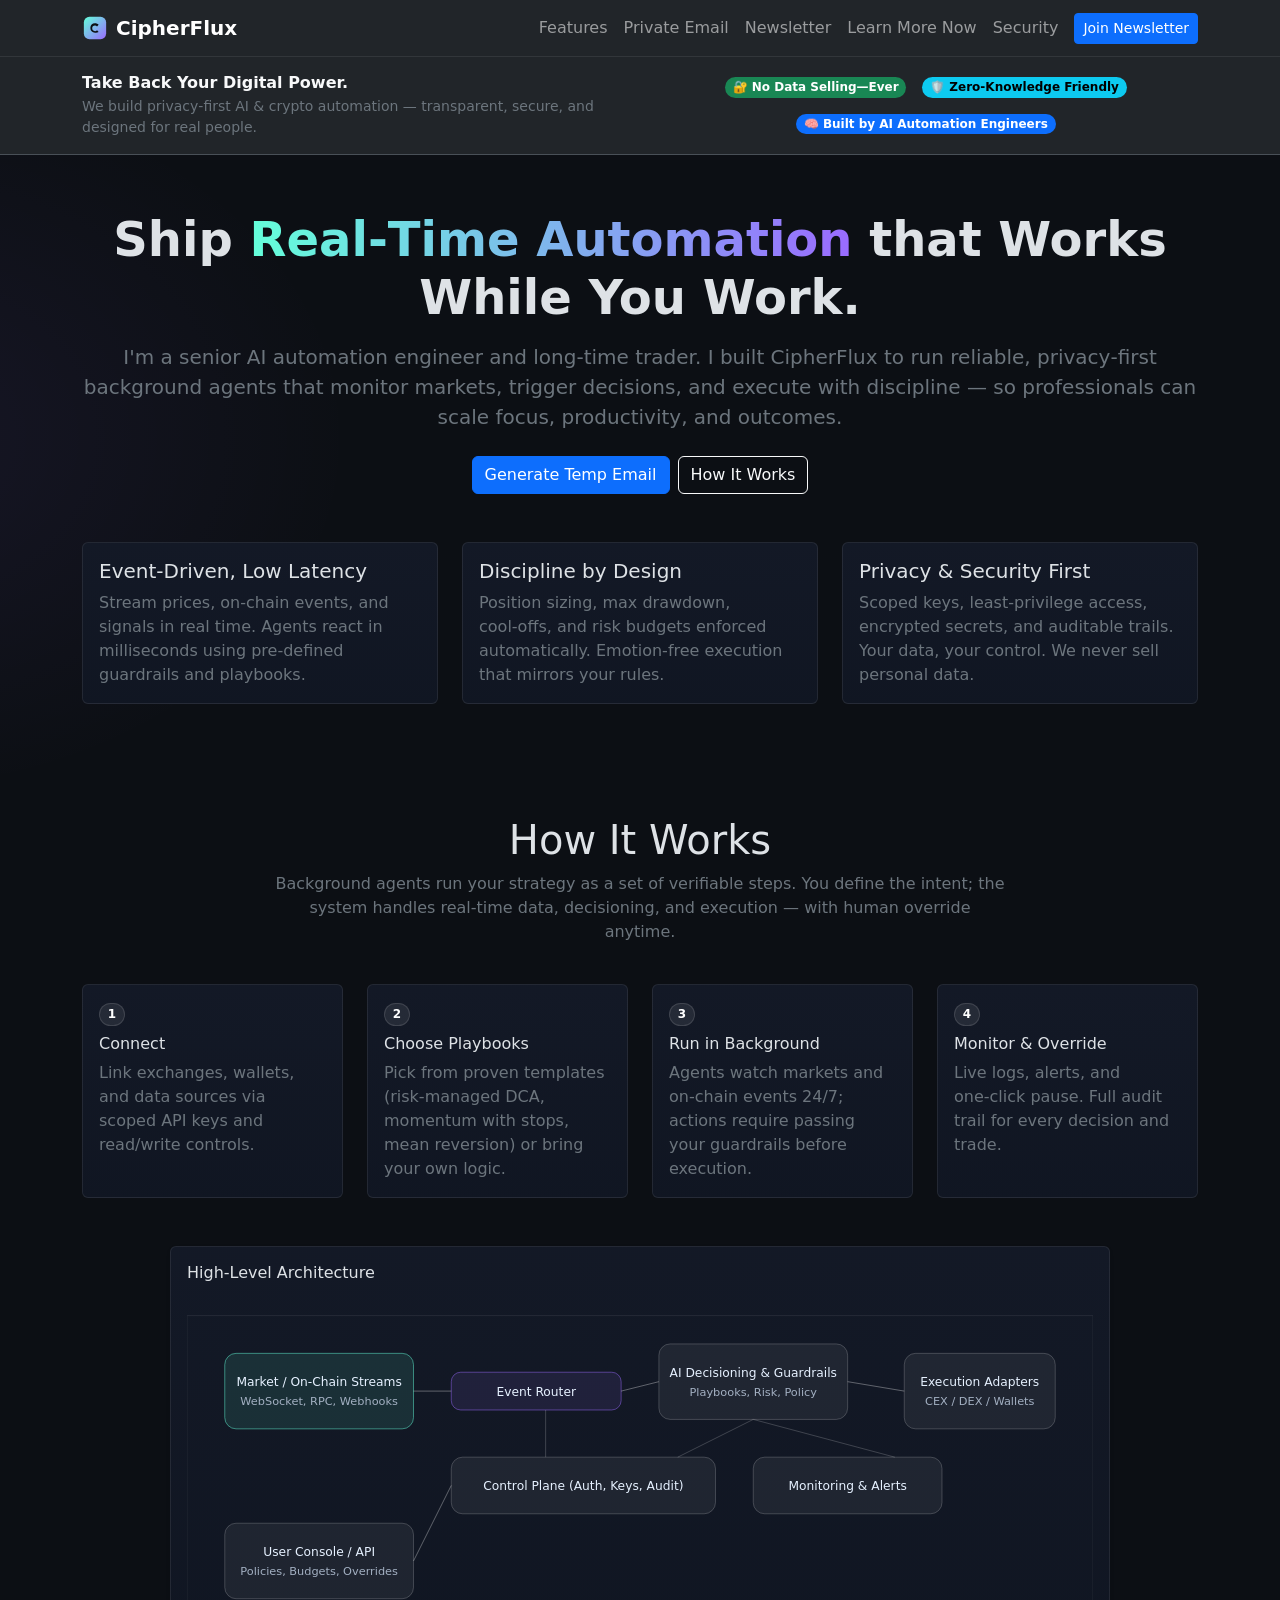
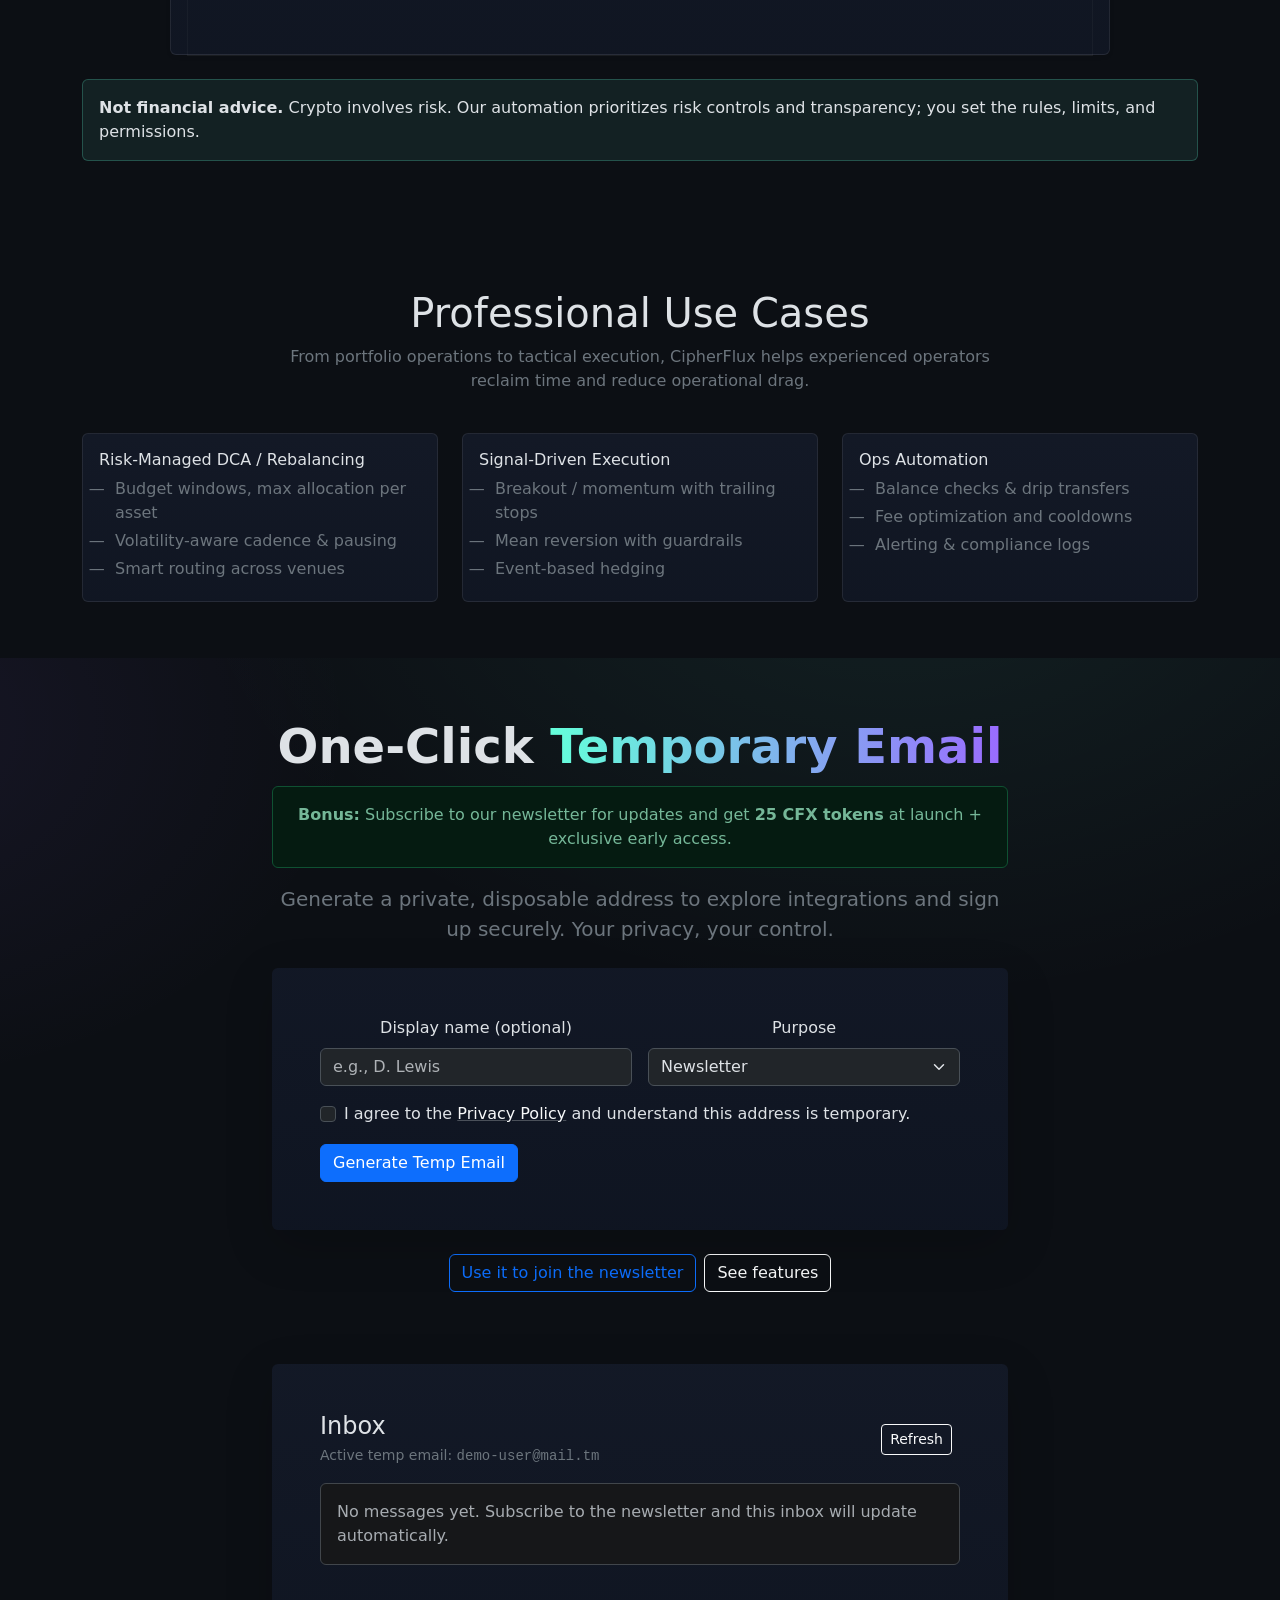
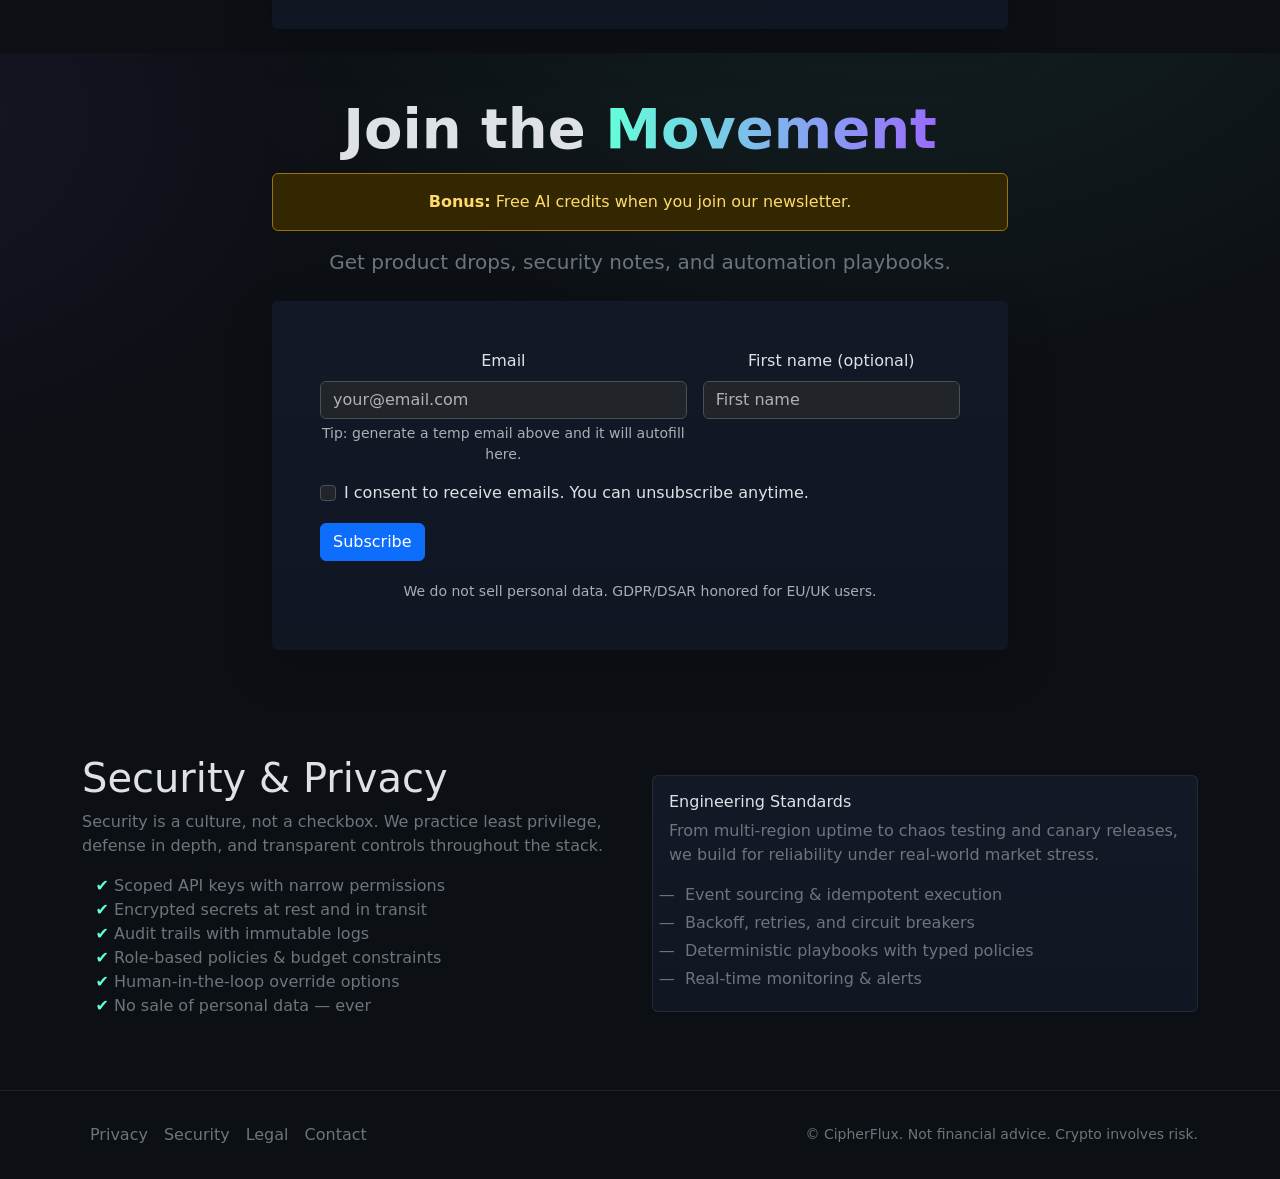
==== commit 14aedf5e: "got most things working now, it should meet all the requirements, only needs polishing now" ====
--- a/index.html
+++ b/index.html
@@ -1,15 +1,17 @@
-
 <!doctype html>
 <html lang="en" data-bs-theme="dark">
+
 <head>
   <meta charset="utf-8" />
   <meta name="viewport" content="width=device-width, initial-scale=1, viewport-fit=cover" />
   <title>CipherFlux — AI + Crypto Automation, Private by Design</title>
-  <meta name="description" content="CipherFlux blends AI automation with secure crypto workflows to increase productivity and help you monetize safely and privately." />
+  <meta name="description"
+    content="CipherFlux blends AI automation with secure crypto workflows to increase productivity and help you monetize safely and privately." />
 
   <!-- Open Graph -->
   <meta property="og:title" content="CipherFlux — AI + Crypto Automation" />
-  <meta property="og:description" content="Increase productivity and monetize with privacy-first AI + crypto automation." />
+  <meta property="og:description"
+    content="Increase productivity and monetize with privacy-first AI + crypto automation." />
   <meta property="og:type" content="website" />
   <meta property="og:url" content="https://www.cipherflux.example/" />
   <meta property="og:image" content="https://www.cipherflux.example/og-image.jpg" />
@@ -35,37 +37,13 @@
   <!-- Custom styles -->
   <link href="style.css" rel="stylesheet" />
   <style>
-    :root {
-      --cf-bg: #0c0f14;
-      --cf-cyan: #64ffda;
-      --cf-purple: #9a6bff;
-    }
-    body { background:
-      radial-gradient(1200px 800px at 70% -20%, rgba(100,255,218,0.08), transparent 60%),
-      radial-gradient(800px 600px at -10% 10%, rgba(154,107,255,0.08), transparent 60%),
-      var(--cf-bg);
-    }
-    .gradient-text { background: linear-gradient(90deg, var(--cf-cyan), var(--cf-purple)); -webkit-background-clip: text; background-clip: text; color: transparent; }
-    .hero {
-      padding: 56px 0 24px;
-    }
-    .badge-soft { background: rgba(255,255,255,0.08); border: 1px solid rgba(255,255,255,0.12); }
-    .section { padding: 56px 0; }
-    .card.bg-dark { background: linear-gradient(180deg, rgba(18,24,38,0.95), rgba(15,21,34,0.95)); border: 1px solid rgba(255,255,255,0.08); }
-    .pill { border-radius: 999px; }
-    .arch-diagram { max-width: 940px; }
-    .logo-mark { filter: drop-shadow(0 6px 18px rgba(100,255,218,0.25)); }
-    .foot { border-top: 1px solid rgba(255,255,255,0.08); }
-    .list-checks li::marker { content: "✔ "; color: var(--cf-cyan); }
-    .list-dashes { list-style: "—  "; padding-left: 1rem; }
-    .list-dashes li { margin-bottom: .25rem; }
-    .trust-strip { background: rgba(18,24,38,0.6); border-bottom: 1px solid rgba(255,255,255,0.08); }
-    .mini { font-size: .9rem; }
-    .callout { background: rgba(100,255,218,0.08); border: 1px solid rgba(100,255,218,0.22); }
+
   </style>
 </head>
+
 <body>
-  <a class="visually-hidden-focusable position-absolute top-0 start-0 m-2 p-2 bg-dark text-white rounded-3" href="#main">Skip to content</a>
+  <a class="visually-hidden-focusable position-absolute top-0 start-0 m-2 p-2 bg-dark text-white rounded-3"
+    href="#main">Skip to content</a>
 
   <!-- NAVBAR -->
   <nav class="navbar navbar-expand-lg navbar-dark bg-dark border-bottom border-secondary-subtle sticky-top">
@@ -74,17 +52,20 @@
         <svg width="26" height="26" viewBox="0 0 28 28" role="img" aria-label="CipherFlux logo">
           <defs>
             <linearGradient id="g" x1="0" x2="1" y1="0" y2="1">
-              <stop offset="0%" stop-color="#64ffda"/>
-              <stop offset="100%" stop-color="#9a6bff"/>
+              <stop offset="0%" stop-color="#64ffda" />
+              <stop offset="100%" stop-color="#9a6bff" />
             </linearGradient>
           </defs>
-          <rect x="2" y="2" width="24" height="24" rx="6" fill="url(#g)"/>
-          <path d="M9 14c0-3 2-5 5-5 1.5 0 2.9.6 3.9 1.6l-1.7 1.7a3 3 0 0 0-2.2-.9 3 3 0 1 0 0 6 3 3 0 0 0 2.2-.9l1.7 1.7A5.5 5.5 0 0 1 14 19c-3 0-5-2-5-5z" fill="#0c0f14"/>
+          <rect x="2" y="2" width="24" height="24" rx="6" fill="url(#g)" />
+          <path
+            d="M9 14c0-3 2-5 5-5 1.5 0 2.9.6 3.9 1.6l-1.7 1.7a3 3 0 0 0-2.2-.9 3 3 0 1 0 0 6 3 3 0 0 0 2.2-.9l1.7 1.7A5.5 5.5 0 0 1 14 19c-3 0-5-2-5-5z"
+            fill="#0c0f14" />
         </svg>
         <span class="fw-semibold">CipherFlux</span>
       </a>
 
-      <button class="navbar-toggler" type="button" data-bs-toggle="collapse" data-bs-target="#mainNav" aria-controls="mainNav" aria-expanded="false" aria-label="Toggle navigation">
+      <button class="navbar-toggler" type="button" data-bs-toggle="collapse" data-bs-target="#mainNav"
+        aria-controls="mainNav" aria-expanded="false" aria-label="Toggle navigation">
         <span class="navbar-toggler-icon"></span>
       </button>
 
@@ -97,193 +78,264 @@
           <!-- <li class="nav-item ms-lg-2">
             <button id="themeToggle" class="btn btn-outline-light btn-sm" aria-pressed="false">🌙</button>
           </li> -->
-           <li class="nav-item"><a class="nav-link" href="#security">Security</a></li>
+          <li class="nav-item"><a class="nav-link" href="#security">Security</a></li>
           <!-- <li class="nav-item"><a class="nav-link active" href="services.html">Services</a></li>
           <li class="nav-item"><a class="nav-link" href="index.html#features">Features</a></li>
           <li class="nav-item"><a class="nav-link" href="#security">Security</a></li>  -->
-          <li class="nav-item ms-lg-2"><a class="btn btn-primary btn-sm" href="index.html#newsletter">Join Newsletter</a></li>
+          <li class="nav-item ms-lg-2"><a class="btn btn-primary btn-sm" href="index.html#newsletter">Join
+              Newsletter</a></li>
         </ul>
       </div>
     </div>
   </nav>
 
   <main id="main">
-<!-- Pre page info -->
+    <!-- Pre page info -->
     <section class="py-3 border-bottom bg-dark">
-    <div class="container d-flex flex-column flex-lg-row justify-content-between align-items-center gap-3 text-center text-lg-start">
+      <div
+        class="container d-flex flex-column flex-lg-row justify-content-between align-items-center gap-3 text-center text-lg-start">
 
         <div>
-        <h6 class="mb-1 fw-bold text-light">
+          <h6 class="mb-1 fw-bold text-light">
             Take Back Your Digital Power.
-        </h6>
-        <p class="mb-0 text-secondary small">
+          </h6>
+          <p class="mb-0 text-secondary small">
             We build privacy‑first AI & crypto automation — transparent, secure, and designed for real people.
-        </p>
+          </p>
         </div>
 
         <div class="d-flex gap-3 flex-wrap justify-content-center">
-        <span class="badge rounded-pill text-bg-success">
+          <span class="badge rounded-pill text-bg-success">
             🔐 No Data Selling—Ever
-        </span>
-        <span class="badge rounded-pill text-bg-info">
+          </span>
+          <span class="badge rounded-pill text-bg-info">
             🛡 Zero‑Knowledge Friendly
-        </span>
-        <span class="badge rounded-pill text-bg-primary">
+          </span>
+          <span class="badge rounded-pill text-bg-primary">
             🧠 Built by AI Automation Engineers
-        </span>
-        </div>
-
-    </div>
-    </section>
-
-<!-- Top of page info -->
-  <section class="section hero" id="features">
-    <div class="container text-center pb-5">
-      <h1 class="display-5 fw-bold">Ship <span class="gradient-text">Real‑Time Automation</span> that Works While You Work.</h1>
-      <p class="lead text-secondary mt-3 mb-4">I'm a senior AI automation engineer and long‑time trader. I built CipherFlux to run reliable, privacy‑first background agents that monitor markets, trigger decisions, and execute with discipline — so professionals can scale focus, productivity, and outcomes.</p>
-      <div class="d-flex justify-content-center gap-2">
-        <a href="index.html#temp-mail" class="btn btn-primary">Generate Temp Email</a>
-        <a href="#how" class="btn btn-outline-light">How It Works</a>
-      </div>
-    </div>
-    <div class="container">
-      <div class="row g-4">
-        <div class="col-md-4">
-          <div class="card bg-dark h-100">
-            <div class="card-body">
-              <h3 class="h5">Event‑Driven, Low Latency</h3>
-              <p class="text-secondary mb-0">Stream prices, on‑chain events, and signals in real time. Agents react in milliseconds using pre‑defined guardrails and playbooks.</p>
-            </div>
-          </div>
-        </div>
-        <div class="col-md-4">
-          <div class="card bg-dark h-100">
-            <div class="card-body">
-              <h3 class="h5">Discipline by Design</h3>
-              <p class="text-secondary mb-0">Position sizing, max drawdown, cool‑offs, and risk budgets enforced automatically. Emotion‑free execution that mirrors your rules.</p>
-            </div>
-          </div>
-        </div>
-        <div class="col-md-4">
-          <div class="card bg-dark h-100">
-            <div class="card-body">
-              <h3 class="h5">Privacy & Security First</h3>
-              <p class="text-secondary mb-0">Scoped keys, least‑privilege access, encrypted secrets, and auditable trails. Your data, your control. We never sell personal data.</p>
-            </div>
-          </div>
-        </div>
-      </div>
-    </div>
-  </section>
-
-<!-- How it works -->
-  <section id="how" class="section">
-    <div class="container" >
-      <div class="row justify-content-center text-center mb-4">
-        <div class="col-lg-8">
-          <h2 class="h1" >How It Works</h2>
-          <p class="text-secondary">Background agents run your strategy as a set of verifiable steps. You define the intent; the system handles real‑time data, decisioning, and execution — with human override anytime.</p>
-        </div>
-      </div>
-      <div class="row g-4">
-        <div class="col-md-6 col-lg-3">
-          <div class="card bg-dark h-100">
-            <div class="card-body">
-              <span class="badge pill badge-soft mb-2">1</span>
-              <h3 class="h6">Connect</h3>
-              <p class="text-secondary mb-0">Link exchanges, wallets, and data sources via scoped API keys and read/write controls.</p>
-            </div>
-          </div>
-        </div>
-        <div class="col-md-6 col-lg-3">
-          <div class="card bg-dark h-100">
-            <div class="card-body">
-              <span class="badge pill badge-soft mb-2">2</span>
-              <h3 class="h6">Choose Playbooks</h3>
-              <p class="text-secondary mb-0">Pick from proven templates (risk‑managed DCA, momentum with stops, mean reversion) or bring your own logic.</p>
-            </div>
-          </div>
-        </div>
-        <div class="col-md-6 col-lg-3">
-          <div class="card bg-dark h-100">
-            <div class="card-body">
-              <span class="badge pill badge-soft mb-2">3</span>
-              <h3 class="h6">Run in Background</h3>
-              <p class="text-secondary mb-0">Agents watch markets and on‑chain events 24/7; actions require passing your guardrails before execution.</p>
-            </div>
-          </div>
-        </div>
-        <div class="col-md-6 col-lg-3">
-          <div class="card bg-dark h-100">
-            <div class="card-body">
-              <span class="badge pill badge-soft mb-2">4</span>
-              <h3 class="h6">Monitor & Override</h3>
-              <p class="text-secondary mb-0">Live logs, alerts, and one‑click pause. Full audit trail for every decision and trade.</p>
-            </div>
-          </div>
-        </div>
-      </div>
-
-      <!-- Architecture Diagram (inline SVG)  Take out temperarily for testing building purposes. -->
-      
-
-      <div class="alert callout mt-4" role="alert">
-        <strong>Not financial advice.</strong> Crypto involves risk. Our automation prioritizes risk controls and transparency; you set the rules, limits, and permissions.
-      </div>
-    </div>
-  </section>
-
-  <!-- Use Cases -->
-  <section class="section">
-    <div class="container">
-      <div class="row justify-content-center text-center mb-4">
-        <div class="col-lg-8">
-          <h2 class="h1">Professional Use Cases</h2>
-          <p class="text-secondary">From portfolio operations to tactical execution, CipherFlux helps experienced operators reclaim time and reduce operational drag.</p>
-        </div>
-      </div>
-      <div class="row g-4">
-        <div class="col-md-6 col-lg-4">
-          <div class="card bg-dark h-100">
-            <div class="card-body">
-              <h3 class="h6">Risk‑Managed DCA / Rebalancing</h3>
-              <ul class="text-secondary list-dashes mb-0">
-                <li>Budget windows, max allocation per asset</li>
-                <li>Volatility‑aware cadence & pausing</li>
-                <li>Smart routing across venues</li>
-              </ul>
-            </div>
-          </div>
-        </div>
-        <div class="col-md-6 col-lg-4">
-          <div class="card bg-dark h-100">
-            <div class="card-body">
-              <h3 class="h6">Signal‑Driven Execution</h3>
-              <ul class="text-secondary list-dashes mb-0">
-                <li>Breakout / momentum with trailing stops</li>
-                <li>Mean reversion with guardrails</li>
-                <li>Event‑based hedging</li>
-              </ul>
-            </div>
-          </div>
-        </div>
-        <div class="col-md-6 col-lg-4">
-          <div class="card bg-dark h-100">
-            <div class="card-body">
-              <h3 class="h6">Ops Automation</h3>
-              <ul class="text-secondary list-dashes mb-0">
-                <li>Balance checks & drip transfers</li>
-                <li>Fee optimization and cooldowns</li>
-                <li>Alerting & compliance logs</li>
-              </ul>
-            </div>
-          </div>
-        </div>
-      </div>
-    </div>
-  </section>
-
-  <!--TEMP EMAIL FORM -->
+          </span>
+        </div>
+
+      </div>
+    </section>
+
+    <!-- Top of page info -->
+    <section class="section hero" id="features">
+      <div class="container text-center pb-5">
+        <h1 class="display-5 fw-bold">Ship <span class="gradient-text">Real‑Time Automation</span> that Works While You
+          Work.</h1>
+        <p class="lead text-secondary mt-3 mb-4">I'm a senior AI automation engineer and long‑time trader. I built
+          CipherFlux to run reliable, privacy‑first background agents that monitor markets, trigger decisions, and
+          execute with discipline — so professionals can scale focus, productivity, and outcomes.</p>
+        <div class="d-flex justify-content-center gap-2">
+          <a href="index.html#temp-mail" class="btn btn-primary">Generate Temp Email</a>
+          <a href="#how" class="btn btn-outline-light">How It Works</a>
+        </div>
+      </div>
+      <div class="container">
+        <div class="row g-4">
+          <div class="col-md-4">
+            <div class="card bg-dark h-100">
+              <div class="card-body">
+                <h3 class="h5">Event‑Driven, Low Latency</h3>
+                <p class="text-secondary mb-0">Stream prices, on‑chain events, and signals in real time. Agents react in
+                  milliseconds using pre‑defined guardrails and playbooks.</p>
+              </div>
+            </div>
+          </div>
+          <div class="col-md-4">
+            <div class="card bg-dark h-100">
+              <div class="card-body">
+                <h3 class="h5">Discipline by Design</h3>
+                <p class="text-secondary mb-0">Position sizing, max drawdown, cool‑offs, and risk budgets enforced
+                  automatically. Emotion‑free execution that mirrors your rules.</p>
+              </div>
+            </div>
+          </div>
+          <div class="col-md-4">
+            <div class="card bg-dark h-100">
+              <div class="card-body">
+                <h3 class="h5">Privacy & Security First</h3>
+                <p class="text-secondary mb-0">Scoped keys, least‑privilege access, encrypted secrets, and auditable
+                  trails. Your data, your control. We never sell personal data.</p>
+              </div>
+            </div>
+          </div>
+        </div>
+      </div>
+    </section>
+
+    <!-- How it works -->
+    <section id="how" class="section">
+      <div class="container">
+        <div class="row justify-content-center text-center mb-4">
+          <div class="col-lg-8">
+            <h2 class="h1">How It Works</h2>
+            <p class="text-secondary">Background agents run your strategy as a set of verifiable steps. You define the
+              intent; the system handles real‑time data, decisioning, and execution — with human override anytime.</p>
+          </div>
+        </div>
+        <div class="row g-4">
+          <div class="col-md-6 col-lg-3">
+            <div class="card bg-dark h-100">
+              <div class="card-body">
+                <span class="badge pill badge-soft mb-2">1</span>
+                <h3 class="h6">Connect</h3>
+                <p class="text-secondary mb-0">Link exchanges, wallets, and data sources via scoped API keys and
+                  read/write controls.</p>
+              </div>
+            </div>
+          </div>
+          <div class="col-md-6 col-lg-3">
+            <div class="card bg-dark h-100">
+              <div class="card-body">
+                <span class="badge pill badge-soft mb-2">2</span>
+                <h3 class="h6">Choose Playbooks</h3>
+                <p class="text-secondary mb-0">Pick from proven templates (risk‑managed DCA, momentum with stops, mean
+                  reversion) or bring your own logic.</p>
+              </div>
+            </div>
+          </div>
+          <div class="col-md-6 col-lg-3">
+            <div class="card bg-dark h-100">
+              <div class="card-body">
+                <span class="badge pill badge-soft mb-2">3</span>
+                <h3 class="h6">Run in Background</h3>
+                <p class="text-secondary mb-0">Agents watch markets and on‑chain events 24/7; actions require passing
+                  your guardrails before execution.</p>
+              </div>
+            </div>
+          </div>
+          <div class="col-md-6 col-lg-3">
+            <div class="card bg-dark h-100">
+              <div class="card-body">
+                <span class="badge pill badge-soft mb-2">4</span>
+                <h3 class="h6">Monitor & Override</h3>
+                <p class="text-secondary mb-0">Live logs, alerts, and one‑click pause. Full audit trail for every
+                  decision and trade.</p>
+              </div>
+            </div>
+          </div>
+        </div>
+
+        <!-- Architecture Diagram (inline SVG)  Take out temperarily for testing building purposes. -->
+         
+<!-- Architecture Diagram (inline SVG)  Take out temperarily for testing building purposes. -->
+<div class="d-flex justify-content-center mt-5" id="Architecture">
+        <div class="card bg-dark shadow-sm arch-diagram w-100">
+          <div class="card-body">
+            <h3 class="h6 mb-3">High‑Level Architecture</h3>
+            <svg viewBox="0 0 960 360" width="100%" height="auto" role="img" aria-label="Architecture diagram">
+              <!-- Background -->
+              <rect x="0" y="0" width="960" height="360" fill="transparent" stroke="rgba(255,255,255,0.08)" />
+
+              <!-- Data Streams -->
+              <rect x="40" y="40" width="200" height="80" rx="12" fill="rgba(100,255,218,0.1)" stroke="rgba(100,255,218,0.5)" />
+              <text x="140" y="75" text-anchor="middle" fill="#e6f1ff" font-size="13">Market / On‑Chain Streams</text>
+              <text x="140" y="95" text-anchor="middle" fill="#a3b0c2"  font-size="12">WebSocket, RPC, Webhooks</text>
+
+              <!-- Event Bus -->
+              <rect x="280" y="60" width="180" height="40" rx="10" fill="rgba(154,107,255,0.1)" stroke="rgba(154,107,255,0.5)" />
+              <text x="370" y="85" text-anchor="middle" fill="#e6f1ff" font-size="13">Event Router</text>
+
+              <!-- Agents -->
+              <rect x="500" y="30" width="200" height="80" rx="12" fill="rgba(255,255,255,0.06)" stroke="rgba(255,255,255,0.2)" />
+              <text x="600" y="65" text-anchor="middle" fill="#e6f1ff" font-size="13">AI Decisioning & Guardrails</text>
+              <text x="600" y="85" text-anchor="middle" fill="#a3b0c2" font-size="12">Playbooks, Risk, Policy</text>
+
+              <!-- Execution -->
+              <rect x="760" y="40" width="160" height="80" rx="12" fill="rgba(255,255,255,0.06)" stroke="rgba(255,255,255,0.2)" />
+              <text x="840" y="75" text-anchor="middle" fill="#e6f1ff" font-size="13">Execution Adapters</text>
+              <text x="840" y="95" text-anchor="middle" fill="#a3b0c2" font-size="12">CEX / DEX / Wallets</text>
+
+              <!-- Control Plane -->
+              <rect x="280" y="150" width="280" height="60" rx="12" fill="rgba(255,255,255,0.06)" stroke="rgba(255,255,255,0.2)" />
+              <text x="420" y="185" text-anchor="middle" fill="#e6f1ff" font-size="13">Control Plane (Auth, Keys, Audit)</text>
+
+              <!-- Monitoring -->
+              <rect x="600" y="150" width="200" height="60" rx="12" fill="rgba(255,255,255,0.06)" stroke="rgba(255,255,255,0.2)" />
+              <text x="700" y="185" text-anchor="middle" fill="#e6f1ff" font-size="13">Monitoring & Alerts</text>
+
+              <!-- Lines -->
+              <line x1="240" y1="80" x2="280" y2="80" stroke="rgba(255,255,255,0.35)" />
+              <line x1="460" y1="80" x2="500" y2="70" stroke="rgba(255,255,255,0.35)" />
+              <line x1="700" y1="70" x2="760" y2="80" stroke="rgba(255,255,255,0.35)" />
+
+              <line x1="520" y1="150" x2="600" y2="110" stroke="rgba(255,255,255,0.2)" />
+              <line x1="380" y1="150" x2="380" y2="100" stroke="rgba(255,255,255,0.2)" />
+              <line x1="750" y1="150" x2="600" y2="110" stroke="rgba(255,255,255,0.2)" />
+
+              <!-- User -->
+              <rect x="40" y="220" width="200" height="80" rx="12" fill="rgba(255,255,255,0.06)" stroke="rgba(255,255,255,0.2)" />
+              <text x="140" y="255" text-anchor="middle" fill="#e6f1ff" font-size="13">User Console / API</text>
+              <text x="140" y="275" text-anchor="middle" fill="#a3b0c2" font-size="12">Policies, Budgets, Overrides</text>
+
+              <line x1="240" y1="260" x2="280" y2="180" stroke="rgba(255,255,255,0.35)" />
+            </svg>
+          </div>
+        </div>
+      </div>
+
+
+        <div class="alert callout mt-4" role="alert">
+          <strong>Not financial advice.</strong> Crypto involves risk. Our automation prioritizes risk controls and
+          transparency; you set the rules, limits, and permissions.
+        </div>
+      </div>
+    </section>
+
+    <!-- Use Cases -->
+    <section class="section">
+      <div class="container">
+        <div class="row justify-content-center text-center mb-4">
+          <div class="col-lg-8">
+            <h2 class="h1">Professional Use Cases</h2>
+            <p class="text-secondary">From portfolio operations to tactical execution, CipherFlux helps experienced
+              operators reclaim time and reduce operational drag.</p>
+          </div>
+        </div>
+        <div class="row g-4">
+          <div class="col-md-6 col-lg-4">
+            <div class="card bg-dark h-100">
+              <div class="card-body">
+                <h3 class="h6">Risk‑Managed DCA / Rebalancing</h3>
+                <ul class="text-secondary list-dashes mb-0">
+                  <li>Budget windows, max allocation per asset</li>
+                  <li>Volatility‑aware cadence & pausing</li>
+                  <li>Smart routing across venues</li>
+                </ul>
+              </div>
+            </div>
+          </div>
+          <div class="col-md-6 col-lg-4">
+            <div class="card bg-dark h-100">
+              <div class="card-body">
+                <h3 class="h6">Signal‑Driven Execution</h3>
+                <ul class="text-secondary list-dashes mb-0">
+                  <li>Breakout / momentum with trailing stops</li>
+                  <li>Mean reversion with guardrails</li>
+                  <li>Event‑based hedging</li>
+                </ul>
+              </div>
+            </div>
+          </div>
+          <div class="col-md-6 col-lg-4">
+            <div class="card bg-dark h-100">
+              <div class="card-body">
+                <h3 class="h6">Ops Automation</h3>
+                <ul class="text-secondary list-dashes mb-0">
+                  <li>Balance checks & drip transfers</li>
+                  <li>Fee optimization and cooldowns</li>
+                  <li>Alerting & compliance logs</li>
+                </ul>
+              </div>
+            </div>
+          </div>
+        </div>
+      </div>
+    </section>
+
+    <!--TEMP EMAIL FORM -->
     <section id="temp-mail" class="hero-wrap py-5 py-lg-6">
       <div class="container">
         <div class="row justify-content-center text-center">
@@ -292,8 +344,8 @@
               One‑Click <span class="gradient-text">Temporary Email</span>
             </h1>
             <div class="alert alert-success mt-3" role="alert">
-            <strong>Bonus:</strong> Subscribe to our newsletter for updates and get 
-            <strong>25 CFX tokens</strong> at launch + exclusive early access.
+              <strong>Bonus:</strong> Subscribe to our newsletter for updates and get
+              <strong>25 CFX tokens</strong> at launch + exclusive early access.
             </div>
 
             <p class="lead text-secondary mt-3 mb-4">
@@ -306,7 +358,8 @@
                 <form id="tempMailForm" class="row g-3" autocomplete="off" novalidate>
                   <div class="col-md-6">
                     <label for="displayName" class="form-label">Display name (optional)</label>
-                    <input id="displayName" name="displayName" type="text" class="form-control" placeholder="e.g., D. Lewis">
+                    <input id="displayName" name="displayName" type="text" class="form-control"
+                      placeholder="e.g., D. Lewis">
                   </div>
                   <div class="col-md-6">
                     <label for="purpose" class="form-label">Purpose</label>
@@ -316,23 +369,26 @@
                       <option value="integration-test">Integration Test</option>
                     </select>
                   </div>
-                  
+
                   <div class="col-12 text-start">
                     <div class="form-check">
                       <input class="form-check-input" type="checkbox" id="privacyConsent">
                       <label class="form-check-label" for="privacyConsent">
-                        I agree to the <a href="#privacy" class="link-light link-underline-opacity-25">Privacy Policy</a> and understand this address is temporary.
+                        I agree to the <a href="#privacy" class="link-light link-underline-opacity-25">Privacy
+                          Policy</a> and understand this address is temporary.
                       </label>
                     </div>
                   </div>
 
                   <div class="col-12 d-flex flex-wrap gap-2 align-items-center">
                     <button type="button" id="generateTempEmail" class="btn btn-primary">
-                      <span class="spinner-border spinner-border-sm me-2 d-none" id="genSpinner" role="status" aria-hidden="true"></span>
+                      <span class="spinner-border spinner-border-sm me-2 d-none" id="genSpinner" role="status"
+                        aria-hidden="true"></span>
                       Generate Temp Email
                     </button>
 
-                    <div class="badge text-bg-dark rounded-pill py-2 px-3 d-none" id="tempEmailChip" style="font-family: ui-monospace, SFMono-Regular, Menlo, Consolas, 'Liberation Mono', monospace;">
+                    <div class="badge text-bg-dark rounded-pill py-2 px-3 d-none" id="tempEmailChip"
+                      style="font-family: ui-monospace, SFMono-Regular, Menlo, Consolas, 'Liberation Mono', monospace;">
                       <span id="tempEmailValue">—</span>
                       <button type="button" id="copyTempEmail" class="btn btn-sm btn-outline-light ms-2">Copy</button>
                     </div>
@@ -340,11 +396,11 @@
                     <div id="countdown" class="text-secondary small d-none" aria-live="polite">Expires in —:—</div>
                   </div>
 
-                  <div class="col-12">
+                  <!-- <div class="col-12">
                     <div class="form-text">
                       Demo mode: email is generated locally. Swap in your provider via <code>/api/temp-mail</code>.
                     </div>
-                  </div>
+                  </div> -->
                 </form>
               </div>
             </div>
@@ -358,34 +414,119 @@
       </div>
     </section>
 
+    <!-- INBOX (appears under temp email generator) -->
+    <section id="temp-inbox" class="py-4">
+      <div class="container">
+        <div class="row justify-content-center">
+          <div class="col-12 col-lg-10 col-xl-8">
+
+            <div class="card bg-dark border-0 shadow-lg">
+              <div class="card-body p-4 p-md-5">
+
+                <div class="d-flex flex-wrap align-items-center justify-content-between gap-2 mb-3">
+                  <div>
+                    <h3 class="h4 mb-1">Inbox</h3>
+                    <div class="text-secondary small">
+                      Active temp email:
+                      <span id="inboxAddress" class="font-monospace">—</span>
+                    </div>
+                  </div>
+
+                  <div class="d-flex align-items-center gap-2">
+                    <button id="inboxRefresh" type="button" class="btn btn-outline-light btn-sm">
+                      Refresh
+                    </button>
+                    <span id="inboxStatus" class="text-secondary small"></span>
+                  </div>
+                </div>
+
+                <div id="inboxEmpty" class="alert alert-secondary mb-0 d-none" role="alert">
+                  No messages yet. Subscribe to the newsletter and this inbox will update automatically.
+                </div>
+
+                <div id="inboxError" class="alert alert-danger mb-0 d-none" role="alert"></div>
+
+                <div class="list-group mt-3" id="inboxList" aria-live="polite">
+                  <!-- messages injected here -->
+                </div>
+
+              </div>
+            </div>
+
+          </div>
+        </div>
+      </div>
+    </section>
+
+    <!-- EMAIL MODAL (Bootstrap) -->
+    <div class="modal fade" id="emailModal" tabindex="-1" aria-hidden="true">
+      <div class="modal-dialog modal-xl modal-dialog-scrollable">
+        <div class="modal-content bg-dark text-light border-0 shadow-lg">
+          <div class="modal-header border-secondary">
+            <div>
+              <h5 class="modal-title mb-1" id="emailModalTitle">Message</h5>
+              <div class="text-secondary small" id="emailMeta">—</div>
+            </div>
+            <button type="button" class="btn-close btn-close-white" data-bs-dismiss="modal" aria-label="Close"></button>
+          </div>
+
+          <div class="modal-body">
+            <div id="emailLoading" class="text-secondary small">Loading…</div>
+            <div id="emailBody" class="mt-3"></div>
+          </div>
+
+          <div class="modal-footer border-secondary">
+            <button id="emailDelete" type="button" class="btn btn-outline-danger">
+              Delete
+            </button>
+            <button type="button" class="btn btn-outline-light" data-bs-dismiss="modal">
+              Close
+            </button>
+          </div>
+        </div>
+      </div>
+    </div>
+
 
 
     <!-- NEWSLETTER -->
-    <!-- <section id="newsletter" class="py-5">
+    <section id="newsletter" class="hero-wrap py-5 py-lg-6">
       <div class="container">
         <div class="row justify-content-center text-center">
-          <div class="col-12 col-lg-8">
-            <h2 class="h1">Join the Movement</h2>
-            <p class="text-secondary">Get product drops, security notes, and automation playbooks.</p>
-          </div>
-        </div>
-
-        <div class="row justify-content-center">
-          <div class="col-12 col-lg-8">
-            <div class="card bg-dark border-0 shadow-sm">
-              <div class="card-body">
+          <div class="col-12 col-lg-10 col-xl-8">
+            <h2 class="display-4 fw-bold lh-1">
+              Join the <span class="gradient-text">Movement</span>
+            </h2>
+
+            <div class="alert alert-warning mt-3" role="alert">
+              <strong>Bonus:</strong> Free AI credits when you join our newsletter.
+            </div>
+
+            <p class="lead text-secondary mt-3 mb-4">
+              Get product drops, security notes, and automation playbooks.
+            </p>
+
+            <div class="card shadow-lg border-0 mx-auto bg-dark" style="max-width: 760px;">
+              <div class="card-body p-4 p-md-5">
                 <form id="newsletterForm" class="row g-3" novalidate>
-                  
-                  <input type="text" name="company" id="company" class="d-none" tabindex="-1" autocomplete="off" aria-hidden="true" />
+                  <!-- Honeypot -->
+                  <input type="text" name="company" id="company" class="d-none" tabindex="-1" autocomplete="off"
+                    aria-hidden="true" />
+
                   <div class="col-md-7">
                     <label for="newsletterEmail" class="form-label">Email</label>
-                    <input id="newsletterEmail" name="email" type="email" class="form-control" required placeholder="your@email.com" />
-                    <div class="form-text">Tip: generate a temp email above and it will autofill here.</div>
-                  </div>
+                    <input id="newsletterEmail" name="email" type="email" class="form-control" required
+                      placeholder="your@email.com" />
+                    <div class="form-text">
+                      Tip: generate a temp email above and it will autofill here.
+                    </div>
+                  </div>
+
                   <div class="col-md-5">
                     <label for="firstName" class="form-label">First name (optional)</label>
                     <input id="firstName" name="firstName" type="text" class="form-control" placeholder="First name" />
                   </div>
+
                   <div class="col-12 text-start">
                     <div class="form-check">
                       <input class="form-check-input" type="checkbox" id="optIn" required>
@@ -394,18 +535,22 @@
                       </label>
                     </div>
                   </div>
-                  <div class="col-12 d-flex align-items-center gap-2">
+
+                  <div class="col-12 d-flex flex-wrap align-items-center gap-2">
                     <button type="submit" class="btn btn-primary">
-                      <span class="spinner-border spinner-border-sm me-2 d-none" id="subSpinner" role="status" aria-hidden="true"></span>
+                      <span class="spinner-border spinner-border-sm me-2 d-none" id="subSpinner" role="status"
+                        aria-hidden="true"></span>
                       Subscribe
                     </button>
-                    <span id="newsletterStatus" class="small"></span>
-                    <div class="d-flex justify-content-center mt-3">
-                        <span class="badge rounded-pill text-bg-warning">
-                        Bonus: Free AI credits when you join our newsletter
-                        </span>
-                    </div>
-                  </div>
+
+                    <span id="newsletterStatus" class="small text-secondary"></span>
+
+                    <!-- badge sits nicely inline on large, wraps under on small -->
+                    <!-- <span class="badge rounded-pill text-bg-warning ms-lg-auto">
+                  Bonus: Free AI credits when you join
+                </span> -->
+                  </div>
+
                   <div class="col-12">
                     <div class="form-text">We do not sell personal data. GDPR/DSAR honored for EU/UK users.</div>
                   </div>
@@ -415,111 +560,43 @@
           </div>
         </div>
       </div>
-    </section> -->
-
-    <!-- NEWSLETTER -->
-<section id="newsletter" class="hero-wrap py-5 py-lg-6">
-  <div class="container">
-    <div class="row justify-content-center text-center">
-      <div class="col-12 col-lg-10 col-xl-8">
-        <h2 class="display-4 fw-bold lh-1">
-          Join the <span class="gradient-text">Movement</span>
-        </h2>
-
-        <div class="alert alert-warning mt-3" role="alert">
-          <strong>Bonus:</strong> Free AI credits when you join our newsletter.
-        </div>
-
-        <p class="lead text-secondary mt-3 mb-4">
-          Get product drops, security notes, and automation playbooks.
-        </p>
-
-        <div class="card shadow-lg border-0 mx-auto bg-dark" style="max-width: 760px;">
-          <div class="card-body p-4 p-md-5">
-            <form id="newsletterForm" class="row g-3" novalidate>
-              <!-- Honeypot -->
-              <input type="text" name="company" id="company" class="d-none" tabindex="-1" autocomplete="off" aria-hidden="true" />
-
-              <div class="col-md-7">
-                <label for="newsletterEmail" class="form-label">Email</label>
-                <input id="newsletterEmail" name="email" type="email" class="form-control" required placeholder="your@email.com" />
-                <div class="form-text">
-                  Tip: generate a temp email above and it will autofill here.
-                </div>
-              </div>
-
-              <div class="col-md-5">
-                <label for="firstName" class="form-label">First name (optional)</label>
-                <input id="firstName" name="firstName" type="text" class="form-control" placeholder="First name" />
-              </div>
-
-              <div class="col-12 text-start">
-                <div class="form-check">
-                  <input class="form-check-input" type="checkbox" id="optIn" required>
-                  <label class="form-check-label" for="optIn">
-                    I consent to receive emails. You can unsubscribe anytime.
-                  </label>
-                </div>
-              </div>
-
-              <div class="col-12 d-flex flex-wrap align-items-center gap-2">
-                <button type="submit" class="btn btn-primary">
-                  <span class="spinner-border spinner-border-sm me-2 d-none" id="subSpinner" role="status" aria-hidden="true"></span>
-                  Subscribe
-                </button>
-
-                <span id="newsletterStatus" class="small text-secondary"></span>
-
-                <!-- badge sits nicely inline on large, wraps under on small -->
-                <!-- <span class="badge rounded-pill text-bg-warning ms-lg-auto">
-                  Bonus: Free AI credits when you join
-                </span> -->
-              </div>
-
-              <div class="col-12">
-                    <div class="form-text">We do not sell personal data. GDPR/DSAR honored for EU/UK users.</div>
-                  </div>
-                </form>
-              </div>
-            </div>
-          </div>
-        </div>
-      </div>
-    </section>
-
-      <!-- SECURITY -->
-  <section id="security" class="section">
-    <div class="container">
-      <div class="row align-items-center g-4">
-        <div class="col-lg-6">
-          <h2 class="h1">Security & Privacy</h2>
-          <p class="text-secondary">Security is a culture, not a checkbox. We practice least privilege, defense in depth, and transparent controls throughout the stack.</p>
-          <ul class="text-secondary list-checks">
-            <li>Scoped API keys with narrow permissions</li>
-            <li>Encrypted secrets at rest and in transit</li>
-            <li>Audit trails with immutable logs</li>
-            <li>Role‑based policies & budget constraints</li>
-            <li>Human‑in‑the‑loop override options</li>
-            <li>No sale of personal data — ever</li>
-          </ul>
-        </div>
-        <div class="col-lg-6">
-          <div class="card bg-dark h-100">
-            <div class="card-body">
-              <h3 class="h6">Engineering Standards</h3>
-              <p class="text-secondary">From multi‑region uptime to chaos testing and canary releases, we build for reliability under real‑world market stress.</p>
-              <ul class="text-secondary list-dashes mb-0">
-                <li>Event sourcing & idempotent execution</li>
-                <li>Backoff, retries, and circuit breakers</li>
-                <li>Deterministic playbooks with typed policies</li>
-                <li>Real‑time monitoring & alerts</li>
-              </ul>
-            </div>
-          </div>
-        </div>
-      </div>
-    </div>
-  </section>
+    </section>
+
+    <!-- SECURITY -->
+    <section id="security" class="section">
+      <div class="container">
+        <div class="row align-items-center g-4">
+          <div class="col-lg-6">
+            <h2 class="h1">Security & Privacy</h2>
+            <p class="text-secondary">Security is a culture, not a checkbox. We practice least privilege, defense in
+              depth, and transparent controls throughout the stack.</p>
+            <ul class="text-secondary list-checks">
+              <li>Scoped API keys with narrow permissions</li>
+              <li>Encrypted secrets at rest and in transit</li>
+              <li>Audit trails with immutable logs</li>
+              <li>Role‑based policies & budget constraints</li>
+              <li>Human‑in‑the‑loop override options</li>
+              <li>No sale of personal data — ever</li>
+            </ul>
+          </div>
+          <div class="col-lg-6">
+            <div class="card bg-dark h-100">
+              <div class="card-body">
+                <h3 class="h6">Engineering Standards</h3>
+                <p class="text-secondary">From multi‑region uptime to chaos testing and canary releases, we build for
+                  reliability under real‑world market stress.</p>
+                <ul class="text-secondary list-dashes mb-0">
+                  <li>Event sourcing & idempotent execution</li>
+                  <li>Backoff, retries, and circuit breakers</li>
+                  <li>Deterministic playbooks with typed policies</li>
+                  <li>Real‑time monitoring & alerts</li>
+                </ul>
+              </div>
+            </div>
+          </div>
+        </div>
+      </div>
+    </section>
 
     <!-- FOOTER -->
     <footer class="py-4 border-top border-secondary-subtle">
@@ -530,7 +607,8 @@
           <li class="nav-item"><a href="#legal" class="nav-link px-2 text-secondary">Legal</a></li>
           <li class="nav-item"><a href="#contact" class="nav-link px-2 text-secondary">Contact</a></li>
         </ul>
-        <p class="text-secondary small mb-0">© <span id="year"></span> CipherFlux. Not financial advice. Crypto involves risk.</p>
+        <p class="text-secondary small mb-0">© <span id="year"></span> CipherFlux. Not financial advice. Crypto involves
+          risk.</p>
       </div>
     </footer>
   </main>
@@ -550,6 +628,25 @@
   });
 </script> -->
 
-<script src="tempEmailCreation.js"></script>
+  <script src="tempEmailCreation.js"></script>
+  <!-- <script type="module">
+  import { initMailTmInbox } from "./mailtmInbox.js";
+  initMailTmInbox({ pollMs: 5000 });
+</script> -->
+<!-- <script type="module">
+  import { initMailTmInbox } from "./mailtmInbox.js";
+  initMailTmInbox({ pollMs: 5000 });
+</script> -->
+<script type="module">
+  import { initDemoInbox } from "./inboxDemo.js";
+
+  // Start demo inbox
+  initDemoInbox({
+    seedOnLoad: false,
+    hookNewsletterEvent: true
+  });
+</script>
+<script type="module" src="./newsletterDemoSend.js"></script>
 </body>
+
 </html>
--- a/style.css
+++ b/style.css
@@ -9,8 +9,16 @@
 /* Futuristic soft gradients for the hero */
 .hero-wrap {
   background:
-    radial-gradient(1200px 800px at 70% -20%, rgba(100,255,218,0.08), transparent 60%),
-    radial-gradient(800px 600px at -10% 10%, rgba(154,107,255,0.08), transparent 60%),
+    radial-gradient(
+      1200px 800px at 70% -20%,
+      rgba(100, 255, 218, 0.08),
+      transparent 60%
+    ),
+    radial-gradient(
+      800px 600px at -10% 10%,
+      rgba(154, 107, 255, 0.08),
+      transparent 60%
+    ),
     var(--cf-bg);
 }
 
@@ -22,44 +30,116 @@
 }
 
 /* Make cards feel premium in dark mode */
-.card.bg-dark, .card {
-  background: linear-gradient(180deg, rgba(18,24,38,0.95), rgba(15,21,34,0.95));
+.card.bg-dark,
+.card {
+  background: linear-gradient(
+    180deg,
+    rgba(18, 24, 38, 0.95),
+    rgba(15, 21, 34, 0.95)
+  );
 }
 
 /* Improve focus visibility slightly */
 :focus-visible {
-  outline: 3px solid rgba(100,255,218,0.45);
+  outline: 3px solid rgba(100, 255, 218, 0.45);
   outline-offset: 2px;
 }
 
 /* Optional: lighten border and section dividers on very dark bg */
-.border-secondary-subtle { border-color: rgba(255,255,255,0.08) !important; }
+.border-secondary-subtle {
+  border-color: rgba(255, 255, 255, 0.08) !important;
+}
 
+:root {
+  --cf-bg: #0c0f14;
+  --cf-cyan: #64ffda;
+  --cf-purple: #9a6bff;
+}
 
-    :root {
-      --cf-bg: #0c0f14;
-      --cf-cyan: #64ffda;
-      --cf-purple: #9a6bff;
-    }
-    body { background:
-      radial-gradient(1200px 800px at 70% -20%, rgba(100,255,218,0.08), transparent 60%),
-      radial-gradient(800px 600px at -10% 10%, rgba(154,107,255,0.08), transparent 60%),
-      var(--cf-bg);
-    }
-    .gradient-text { background: linear-gradient(90deg, var(--cf-cyan), var(--cf-purple)); -webkit-background-clip: text; background-clip: text; color: transparent; }
-    .hero {
-      padding: 56px 0 24px;
-    }
-    .badge-soft { background: rgba(255,255,255,0.08); border: 1px solid rgba(255,255,255,0.12); }
-    .section { padding: 56px 0; }
-    .card.bg-dark { background: linear-gradient(180deg, rgba(18,24,38,0.95), rgba(15,21,34,0.95)); border: 1px solid rgba(255,255,255,0.08); }
-    .pill { border-radius: 999px; }
-    .arch-diagram { max-width: 940px; }
-    .logo-mark { filter: drop-shadow(0 6px 18px rgba(100,255,218,0.25)); }
-    .foot { border-top: 1px solid rgba(255,255,255,0.08); }
-    .list-checks li::marker { content: "✔ "; color: var(--cf-cyan); }
-    .list-dashes { list-style: "—  "; padding-left: 1rem; }
-    .list-dashes li { margin-bottom: .25rem; }
-    .trust-strip { background: rgba(18,24,38,0.6); border-bottom: 1px solid rgba(255,255,255,0.08); }
-    .mini { font-size: .9rem; }
-    .callout { background: rgba(100,255,218,0.08); border: 1px solid rgba(100,255,218,0.22); }+body {
+  background:
+    radial-gradient(
+      1200px 800px at 70% -20%,
+      rgba(100, 255, 218, 0.08),
+      transparent 60%
+    ),
+    radial-gradient(
+      800px 600px at -10% 10%,
+      rgba(154, 107, 255, 0.08),
+      transparent 60%
+    ),
+    var(--cf-bg);
+}
+
+.gradient-text {
+  background: linear-gradient(90deg, var(--cf-cyan), var(--cf-purple));
+  -webkit-background-clip: text;
+  background-clip: text;
+  color: transparent;
+}
+
+.hero {
+  padding: 56px 0 24px;
+}
+
+.badge-soft {
+  background: rgba(255, 255, 255, 0.08);
+  border: 1px solid rgba(255, 255, 255, 0.12);
+}
+
+.section {
+  padding: 56px 0;
+}
+
+.card.bg-dark {
+  background: linear-gradient(
+    180deg,
+    rgba(18, 24, 38, 0.95),
+    rgba(15, 21, 34, 0.95)
+  );
+  border: 1px solid rgba(255, 255, 255, 0.08);
+}
+
+.pill {
+  border-radius: 999px;
+}
+
+.arch-diagram {
+  max-width: 940px;
+}
+
+.logo-mark {
+  filter: drop-shadow(0 6px 18px rgba(100, 255, 218, 0.25));
+}
+
+.foot {
+  border-top: 1px solid rgba(255, 255, 255, 0.08);
+}
+
+.list-checks li::marker {
+  content: "✔ ";
+  color: var(--cf-cyan);
+}
+
+.list-dashes {
+  list-style: "—  ";
+  padding-left: 1rem;
+}
+
+.list-dashes li {
+  margin-bottom: 0.25rem;
+}
+
+.trust-strip {
+  background: rgba(18, 24, 38, 0.6);
+  border-bottom: 1px solid rgba(255, 255, 255, 0.08);
+}
+
+.mini {
+  font-size: 0.9rem;
+}
+
+.callout {
+  background: rgba(100, 255, 218, 0.08);
+  border: 1px solid rgba(100, 255, 218, 0.22);
+}
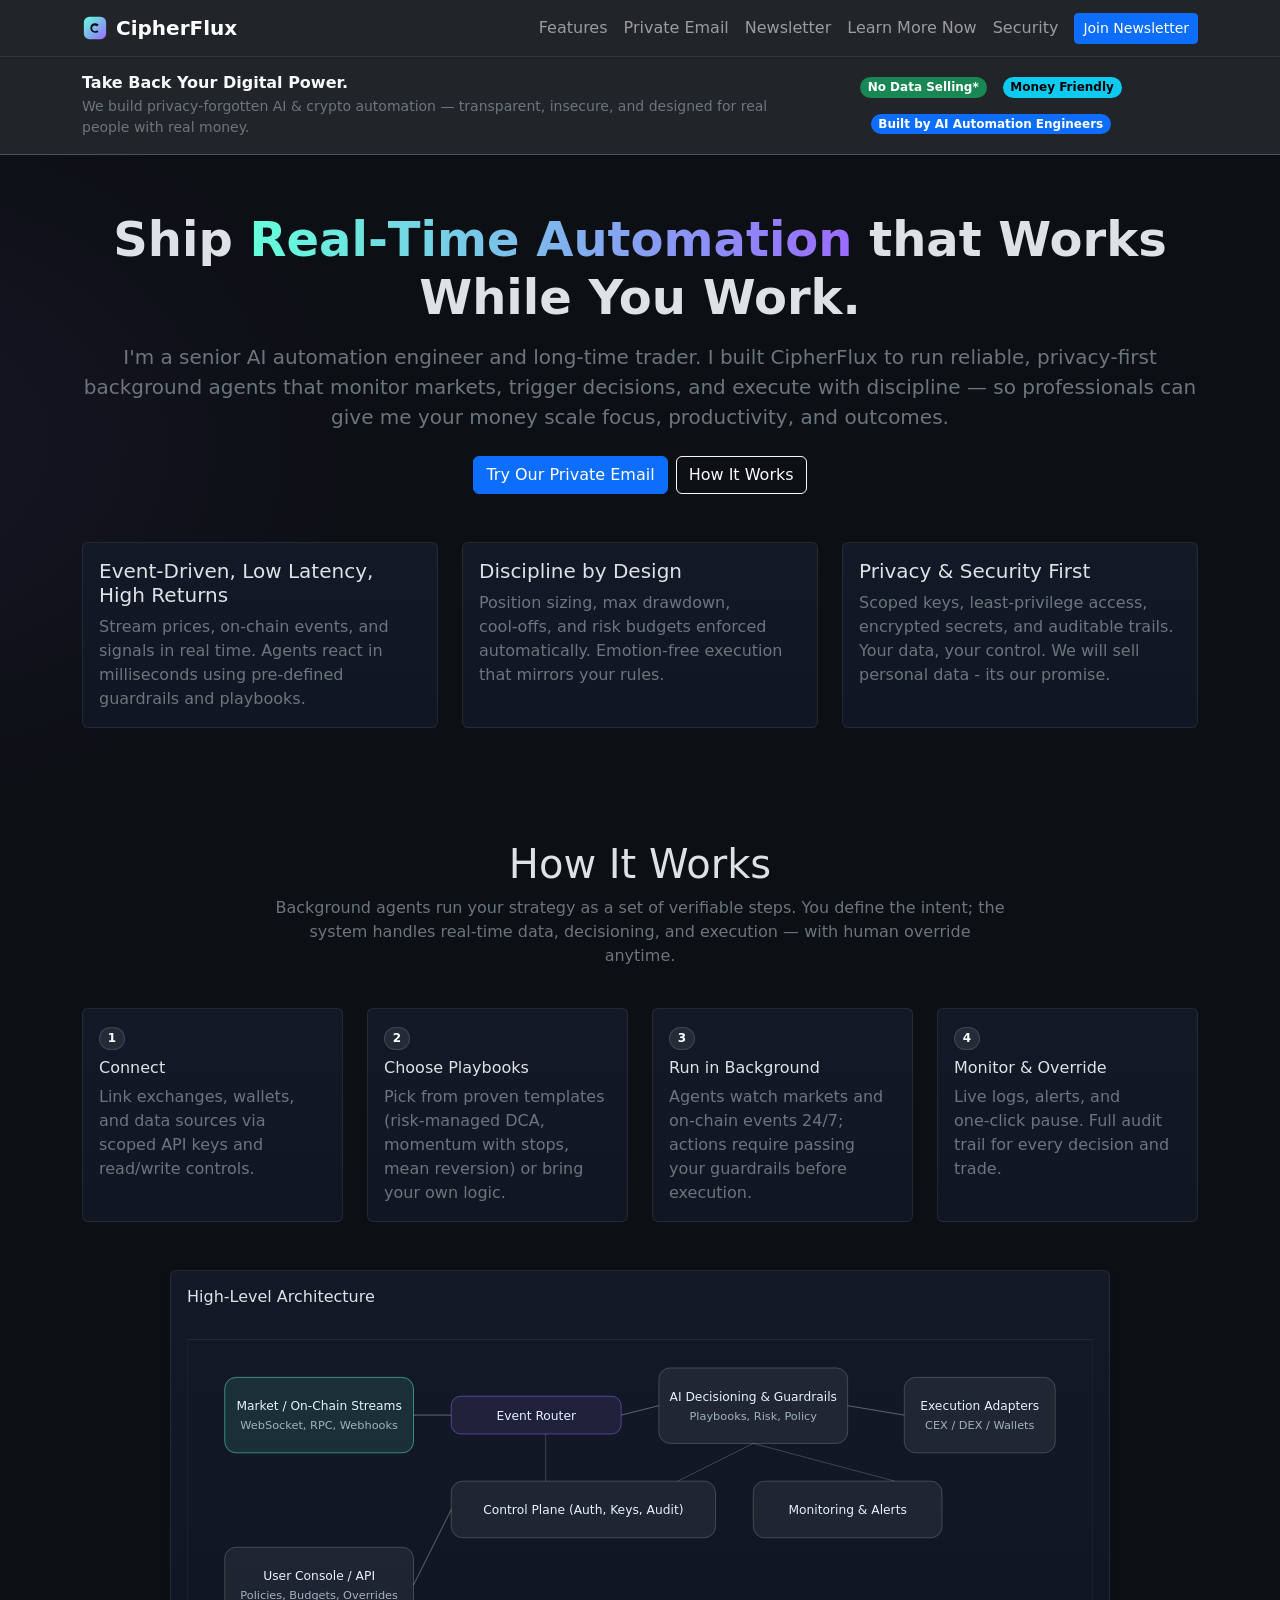
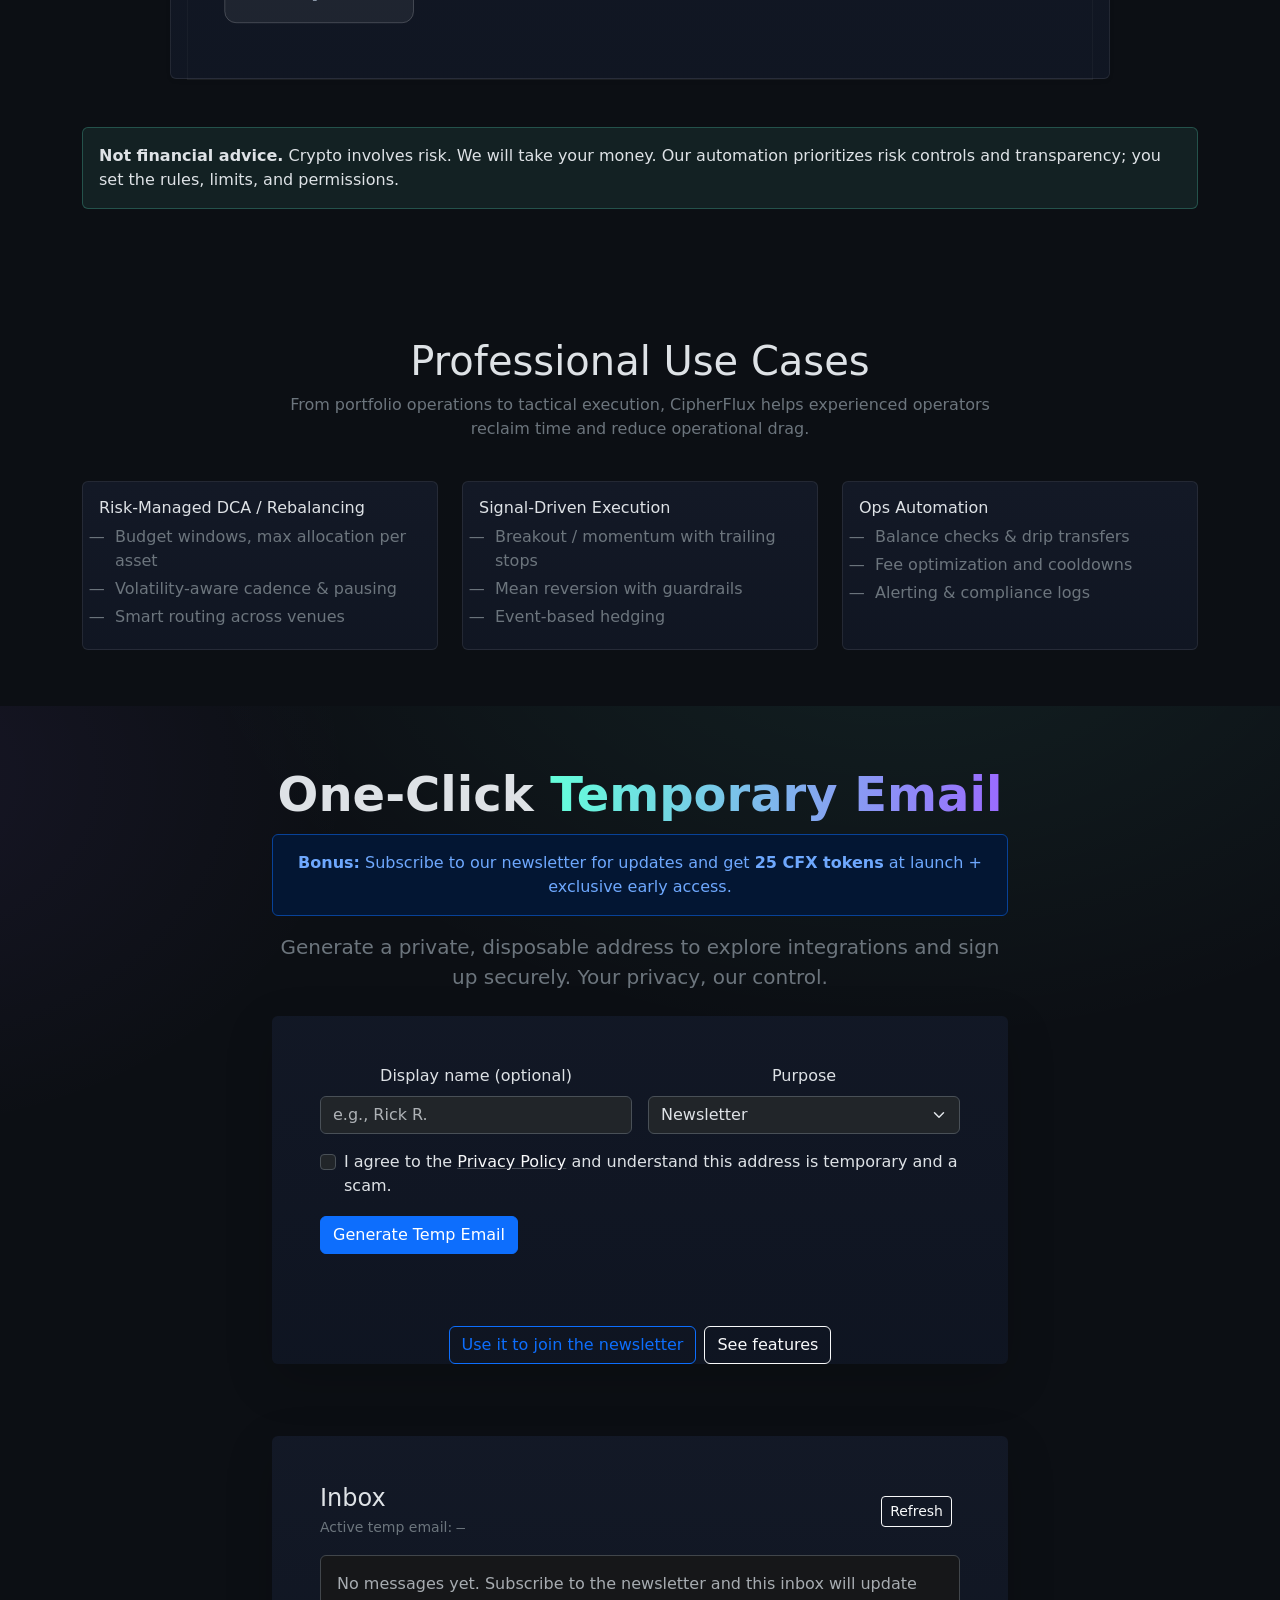
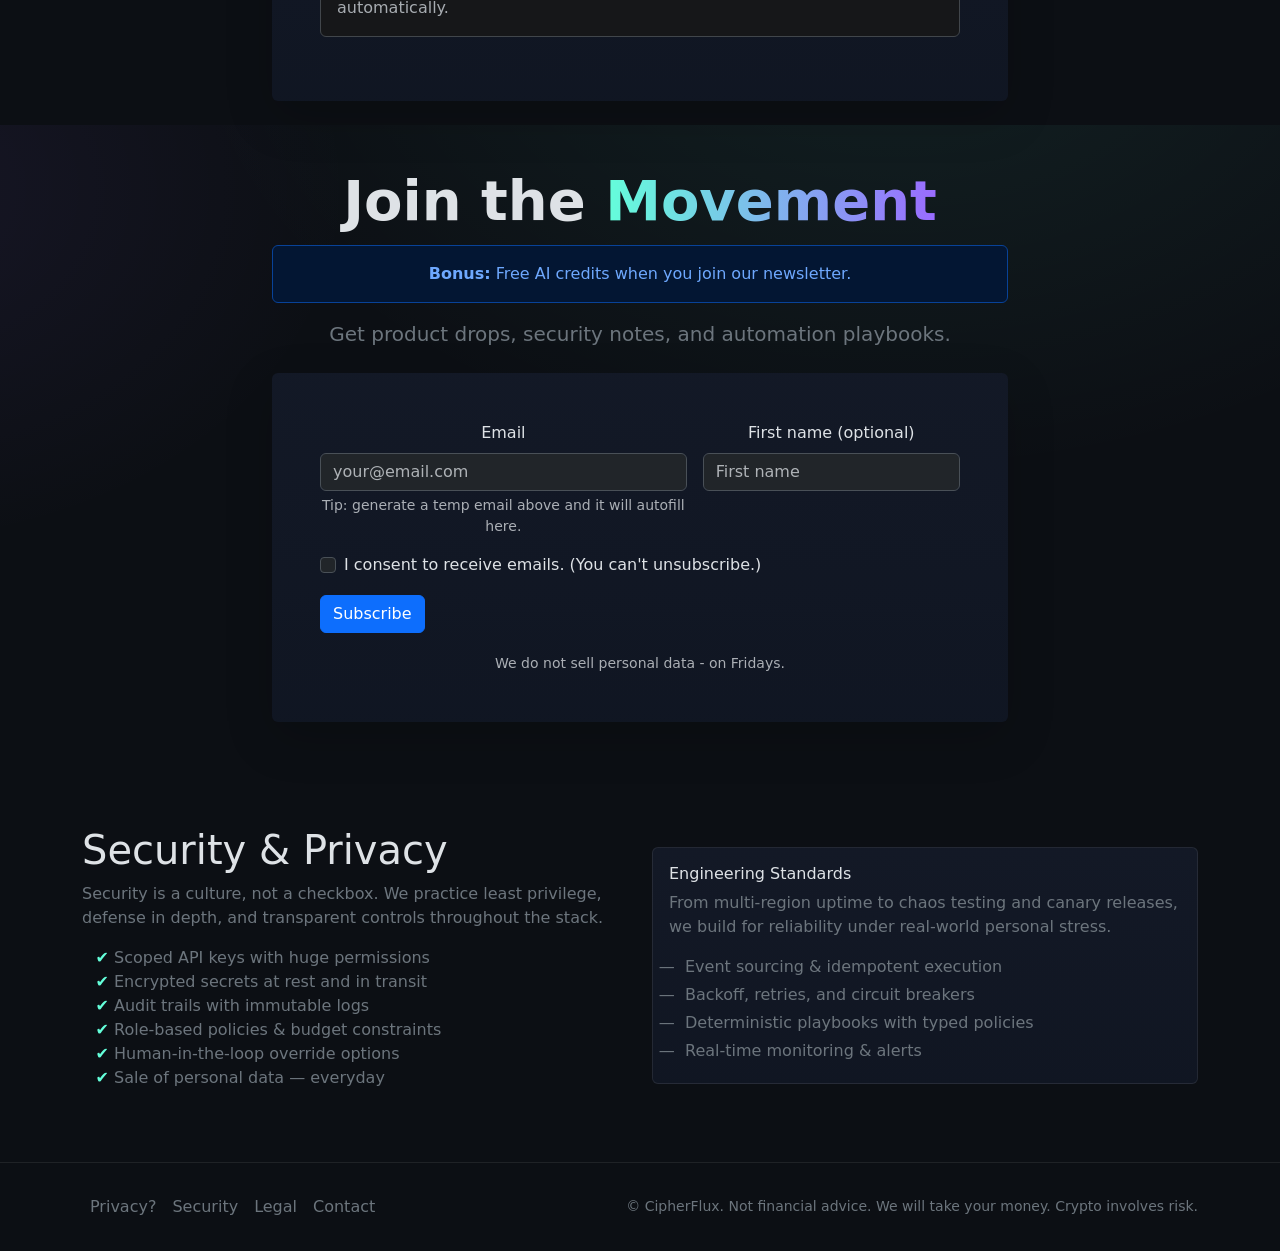
==== commit 744beeba: "about ready to turn in" ====
--- a/index.html
+++ b/index.html
@@ -18,23 +18,9 @@
   <meta name="twitter:card" content="summary_large_image" />
   <meta name="theme-color" content="#0c0f14" />
 
-  <!-- Content Security Policy (adjust for your domain/CDN) -->
-  <!-- <meta http-equiv="Content-Security-Policy" content="
-    default-src 'self';
-    script-src 'self' https://cdn.jsdelivr.net https://cdnjs.cloudflare.com;
-    style-src 'self' 'unsafe-inline' https://cdn.jsdelivr.net https://cdnjs.cloudflare.com;
-    img-src 'self' data:;
-    font-src 'self' https://cdn.jsdelivr.net https://cdnjs.cloudflare.com;
-    connect-src 'self';
-    base-uri 'none';
-    form-action 'self';
-    frame-ancestors 'none';
-    upgrade-insecure-requests;
-  "> -->
-
-  <!-- Bootstrap 5 -->
+  <!-- Bootstrap -->
   <link href="https://cdn.jsdelivr.net/npm/bootstrap@5.3.3/dist/css/bootstrap.min.css" rel="stylesheet" />
-  <!-- Custom styles -->
+  <!-- My styling -->
   <link href="style.css" rel="stylesheet" />
   <style>
 
@@ -45,7 +31,7 @@
   <a class="visually-hidden-focusable position-absolute top-0 start-0 m-2 p-2 bg-dark text-white rounded-3"
     href="#main">Skip to content</a>
 
-  <!-- NAVBAR -->
+  <!-- Navigation -->
   <nav class="navbar navbar-expand-lg navbar-dark bg-dark border-bottom border-secondary-subtle sticky-top">
     <div class="container">
       <a class="navbar-brand d-flex align-items-center gap-2" href="#">
@@ -75,13 +61,8 @@
           <li class="nav-item"><a class="nav-link" href="#temp-mail">Private Email</a></li>
           <li class="nav-item"><a class="nav-link" href="#newsletter">Newsletter</a></li>
           <li class="nav-item"><a class="nav-link" href="#how">Learn More Now</a></li>
-          <!-- <li class="nav-item ms-lg-2">
-            <button id="themeToggle" class="btn btn-outline-light btn-sm" aria-pressed="false">🌙</button>
-          </li> -->
+          </li>
           <li class="nav-item"><a class="nav-link" href="#security">Security</a></li>
-          <!-- <li class="nav-item"><a class="nav-link active" href="services.html">Services</a></li>
-          <li class="nav-item"><a class="nav-link" href="index.html#features">Features</a></li>
-          <li class="nav-item"><a class="nav-link" href="#security">Security</a></li>  -->
           <li class="nav-item ms-lg-2"><a class="btn btn-primary btn-sm" href="index.html#newsletter">Join
               Newsletter</a></li>
         </ul>
@@ -90,7 +71,7 @@
   </nav>
 
   <main id="main">
-    <!-- Pre page info -->
+    <!-- Heading - Info -->
     <section class="py-3 border-bottom bg-dark">
       <div
         class="container d-flex flex-column flex-lg-row justify-content-between align-items-center gap-3 text-center text-lg-start">
@@ -100,19 +81,19 @@
             Take Back Your Digital Power.
           </h6>
           <p class="mb-0 text-secondary small">
-            We build privacy‑first AI & crypto automation — transparent, secure, and designed for real people.
+            We build privacy‑forgotten AI & crypto automation — transparent, insecure, and designed for real people with real money.
           </p>
         </div>
 
         <div class="d-flex gap-3 flex-wrap justify-content-center">
           <span class="badge rounded-pill text-bg-success">
-            🔐 No Data Selling—Ever
+            No Data Selling*
           </span>
           <span class="badge rounded-pill text-bg-info">
-            🛡 Zero‑Knowledge Friendly
+            Money Friendly
           </span>
           <span class="badge rounded-pill text-bg-primary">
-            🧠 Built by AI Automation Engineers
+            Built by AI Automation Engineers
           </span>
         </div>
 
@@ -122,13 +103,10 @@
     <!-- Top of page info -->
     <section class="section hero" id="features">
       <div class="container text-center pb-5">
-        <h1 class="display-5 fw-bold">Ship <span class="gradient-text">Real‑Time Automation</span> that Works While You
-          Work.</h1>
-        <p class="lead text-secondary mt-3 mb-4">I'm a senior AI automation engineer and long‑time trader. I built
-          CipherFlux to run reliable, privacy‑first background agents that monitor markets, trigger decisions, and
-          execute with discipline — so professionals can scale focus, productivity, and outcomes.</p>
+        <h1 class="display-5 fw-bold">Ship <span class="gradient-text">Real‑Time Automation</span> that Works While You Work.</h1>
+        <p class="lead text-secondary mt-3 mb-4">I'm a senior AI automation engineer and long‑time trader. I built CipherFlux to run reliable, privacy‑first background agents that monitor markets, trigger decisions, and execute with discipline — so professionals can give me your money scale focus, productivity, and outcomes.</p>
         <div class="d-flex justify-content-center gap-2">
-          <a href="index.html#temp-mail" class="btn btn-primary">Generate Temp Email</a>
+          <a href="index.html#temp-mail" class="btn btn-primary">Try Our Private Email</a>
           <a href="#how" class="btn btn-outline-light">How It Works</a>
         </div>
       </div>
@@ -137,7 +115,7 @@
           <div class="col-md-4">
             <div class="card bg-dark h-100">
               <div class="card-body">
-                <h3 class="h5">Event‑Driven, Low Latency</h3>
+                <h3 class="h5">Event‑Driven, Low Latency, High Returns</h3>
                 <p class="text-secondary mb-0">Stream prices, on‑chain events, and signals in real time. Agents react in
                   milliseconds using pre‑defined guardrails and playbooks.</p>
               </div>
@@ -147,8 +125,7 @@
             <div class="card bg-dark h-100">
               <div class="card-body">
                 <h3 class="h5">Discipline by Design</h3>
-                <p class="text-secondary mb-0">Position sizing, max drawdown, cool‑offs, and risk budgets enforced
-                  automatically. Emotion‑free execution that mirrors your rules.</p>
+                <p class="text-secondary mb-0">Position sizing, max drawdown, cool‑offs, and risk budgets enforced automatically. Emotion‑free execution that mirrors your rules.</p>
               </div>
             </div>
           </div>
@@ -156,8 +133,7 @@
             <div class="card bg-dark h-100">
               <div class="card-body">
                 <h3 class="h5">Privacy & Security First</h3>
-                <p class="text-secondary mb-0">Scoped keys, least‑privilege access, encrypted secrets, and auditable
-                  trails. Your data, your control. We never sell personal data.</p>
+                <p class="text-secondary mb-0">Scoped keys, least‑privilege access, encrypted secrets, and auditable trails. Your data, your control. We will sell personal data - its our promise.</p>
               </div>
             </div>
           </div>
@@ -217,15 +193,13 @@
             </div>
           </div>
         </div>
-
-        <!-- Architecture Diagram (inline SVG)  Take out temperarily for testing building purposes. -->
          
-<!-- Architecture Diagram (inline SVG)  Take out temperarily for testing building purposes. -->
+<!-- Architecture Diagram -->
 <div class="d-flex justify-content-center mt-5" id="Architecture">
         <div class="card bg-dark shadow-sm arch-diagram w-100">
           <div class="card-body">
             <h3 class="h6 mb-3">High‑Level Architecture</h3>
-            <svg viewBox="0 0 960 360" width="100%" height="auto" role="img" aria-label="Architecture diagram">
+            <svg viewBox="0 0 960 360" width="100%" length="auto" height="auto"  role="img" aria-label="Architecture diagram">
               <!-- Background -->
               <rect x="0" y="0" width="960" height="360" fill="transparent" stroke="rgba(255,255,255,0.08)" />
 
@@ -276,10 +250,9 @@
         </div>
       </div>
 
-
-        <div class="alert callout mt-4" role="alert">
-          <strong>Not financial advice.</strong> Crypto involves risk. Our automation prioritizes risk controls and
-          transparency; you set the rules, limits, and permissions.
+      <!-- Warning -->
+        <div class="alert callout mt-5" role="alert">
+          <strong>Not financial advice.</strong> Crypto involves risk. We will take your money. Our automation prioritizes risk controls and transparency; you set the rules, limits, and permissions.
         </div>
       </div>
     </section>
@@ -290,8 +263,7 @@
         <div class="row justify-content-center text-center mb-4">
           <div class="col-lg-8">
             <h2 class="h1">Professional Use Cases</h2>
-            <p class="text-secondary">From portfolio operations to tactical execution, CipherFlux helps experienced
-              operators reclaim time and reduce operational drag.</p>
+            <p class="text-secondary">From portfolio operations to tactical execution, CipherFlux helps experienced operators reclaim time and reduce operational drag.</p>
           </div>
         </div>
         <div class="row g-4">
@@ -335,7 +307,7 @@
       </div>
     </section>
 
-    <!--TEMP EMAIL FORM -->
+    <!--Temp Email Form -->
     <section id="temp-mail" class="hero-wrap py-5 py-lg-6">
       <div class="container">
         <div class="row justify-content-center text-center">
@@ -343,14 +315,14 @@
             <h1 class="display-5 fw-bold lh-1">
               One‑Click <span class="gradient-text">Temporary Email</span>
             </h1>
-            <div class="alert alert-success mt-3" role="alert">
+            <div class="alert alert-primary mt-3" role="alert">
               <strong>Bonus:</strong> Subscribe to our newsletter for updates and get
               <strong>25 CFX tokens</strong> at launch + exclusive early access.
             </div>
 
             <p class="lead text-secondary mt-3 mb-4">
               Generate a private, disposable address to explore integrations and sign up securely.
-              Your privacy, your control.
+              Your privacy, our control.
             </p>
 
             <div class="card shadow-lg border-0 mx-auto" style="max-width: 760px;">
@@ -359,14 +331,12 @@
                   <div class="col-md-6">
                     <label for="displayName" class="form-label">Display name (optional)</label>
                     <input id="displayName" name="displayName" type="text" class="form-control"
-                      placeholder="e.g., D. Lewis">
+                      placeholder="e.g., Rick R.">
                   </div>
                   <div class="col-md-6">
                     <label for="purpose" class="form-label">Purpose</label>
                     <select id="purpose" name="purpose" class="form-select">
                       <option value="newsletter" selected>Newsletter</option>
-                      <option value="beta-invite">Beta Invite</option>
-                      <option value="integration-test">Integration Test</option>
                     </select>
                   </div>
 
@@ -374,8 +344,8 @@
                     <div class="form-check">
                       <input class="form-check-input" type="checkbox" id="privacyConsent">
                       <label class="form-check-label" for="privacyConsent">
-                        I agree to the <a href="#privacy" class="link-light link-underline-opacity-25">Privacy
-                          Policy</a> and understand this address is temporary.
+                        I agree to the <a href="https://clickhole.com/a-good-idea-you-should-draw-on-the-wall-with-a-marker-second/" class="link-light link-underline-opacity-25">Privacy
+                          Policy</a> and understand this address is temporary and a scam.
                       </label>
                     </div>
                   </div>
@@ -393,14 +363,6 @@
                       <button type="button" id="copyTempEmail" class="btn btn-sm btn-outline-light ms-2">Copy</button>
                     </div>
 
-                    <div id="countdown" class="text-secondary small d-none" aria-live="polite">Expires in —:—</div>
-                  </div>
-
-                  <!-- <div class="col-12">
-                    <div class="form-text">
-                      Demo mode: email is generated locally. Swap in your provider via <code>/api/temp-mail</code>.
-                    </div>
-                  </div> -->
                 </form>
               </div>
             </div>
@@ -414,7 +376,7 @@
       </div>
     </section>
 
-    <!-- INBOX (appears under temp email generator) -->
+    <!-- Inbox (appears under temp email generator) -->
     <section id="temp-inbox" class="py-4">
       <div class="container">
         <div class="row justify-content-center">
@@ -447,7 +409,7 @@
                 <div id="inboxError" class="alert alert-danger mb-0 d-none" role="alert"></div>
 
                 <div class="list-group mt-3" id="inboxList" aria-live="polite">
-                  <!-- messages injected here -->
+                  <!-- messages here -->
                 </div>
 
               </div>
@@ -458,7 +420,7 @@
       </div>
     </section>
 
-    <!-- EMAIL MODAL (Bootstrap) -->
+    <!-- Email holder -->
     <div class="modal fade" id="emailModal" tabindex="-1" aria-hidden="true">
       <div class="modal-dialog modal-xl modal-dialog-scrollable">
         <div class="modal-content bg-dark text-light border-0 shadow-lg">
@@ -476,9 +438,7 @@
           </div>
 
           <div class="modal-footer border-secondary">
-            <button id="emailDelete" type="button" class="btn btn-outline-danger">
-              Delete
-            </button>
+           
             <button type="button" class="btn btn-outline-light" data-bs-dismiss="modal">
               Close
             </button>
@@ -489,7 +449,7 @@
 
 
 
-    <!-- NEWSLETTER -->
+    <!-- Newsletter -->
     <section id="newsletter" class="hero-wrap py-5 py-lg-6">
       <div class="container">
         <div class="row justify-content-center text-center">
@@ -498,7 +458,7 @@
               Join the <span class="gradient-text">Movement</span>
             </h2>
 
-            <div class="alert alert-warning mt-3" role="alert">
+            <div class="alert alert-primary mt-3" role="alert">
               <strong>Bonus:</strong> Free AI credits when you join our newsletter.
             </div>
 
@@ -509,9 +469,6 @@
             <div class="card shadow-lg border-0 mx-auto bg-dark" style="max-width: 760px;">
               <div class="card-body p-4 p-md-5">
                 <form id="newsletterForm" class="row g-3" novalidate>
-                  <!-- Honeypot -->
-                  <input type="text" name="company" id="company" class="d-none" tabindex="-1" autocomplete="off"
-                    aria-hidden="true" />
 
                   <div class="col-md-7">
                     <label for="newsletterEmail" class="form-label">Email</label>
@@ -531,7 +488,7 @@
                     <div class="form-check">
                       <input class="form-check-input" type="checkbox" id="optIn" required>
                       <label class="form-check-label" for="optIn">
-                        I consent to receive emails. You can unsubscribe anytime.
+                        I consent to receive emails. (You can't unsubscribe.)
                       </label>
                     </div>
                   </div>
@@ -545,14 +502,10 @@
 
                     <span id="newsletterStatus" class="small text-secondary"></span>
 
-                    <!-- badge sits nicely inline on large, wraps under on small -->
-                    <!-- <span class="badge rounded-pill text-bg-warning ms-lg-auto">
-                  Bonus: Free AI credits when you join
-                </span> -->
                   </div>
 
                   <div class="col-12">
-                    <div class="form-text">We do not sell personal data. GDPR/DSAR honored for EU/UK users.</div>
+                    <div class="form-text">We do not sell personal data - on Fridays.</div>
                   </div>
                 </form>
               </div>
@@ -562,29 +515,27 @@
       </div>
     </section>
 
-    <!-- SECURITY -->
+    <!-- Security -->
     <section id="security" class="section">
       <div class="container">
         <div class="row align-items-center g-4">
           <div class="col-lg-6">
             <h2 class="h1">Security & Privacy</h2>
-            <p class="text-secondary">Security is a culture, not a checkbox. We practice least privilege, defense in
-              depth, and transparent controls throughout the stack.</p>
+            <p class="text-secondary">Security is a culture, not a checkbox. We practice least privilege, defense in depth, and transparent controls throughout the stack.</p>
             <ul class="text-secondary list-checks">
-              <li>Scoped API keys with narrow permissions</li>
+              <li>Scoped API keys with huge permissions</li>
               <li>Encrypted secrets at rest and in transit</li>
               <li>Audit trails with immutable logs</li>
               <li>Role‑based policies & budget constraints</li>
               <li>Human‑in‑the‑loop override options</li>
-              <li>No sale of personal data — ever</li>
+              <li>Sale of personal data — everyday</li>
             </ul>
           </div>
           <div class="col-lg-6">
             <div class="card bg-dark h-100">
               <div class="card-body">
                 <h3 class="h6">Engineering Standards</h3>
-                <p class="text-secondary">From multi‑region uptime to chaos testing and canary releases, we build for
-                  reliability under real‑world market stress.</p>
+                <p class="text-secondary">From multi‑region uptime to chaos testing and canary releases, we build for reliability under real‑world personal stress.</p>
                 <ul class="text-secondary list-dashes mb-0">
                   <li>Event sourcing & idempotent execution</li>
                   <li>Backoff, retries, and circuit breakers</li>
@@ -598,45 +549,25 @@
       </div>
     </section>
 
-    <!-- FOOTER -->
+    <!-- Footer -->
     <footer class="py-4 border-top border-secondary-subtle">
       <div class="container d-flex flex-wrap justify-content-between align-items-center gap-2">
         <ul class="nav">
-          <li class="nav-item"><a href="#privacy" class="nav-link px-2 text-secondary">Privacy</a></li>
-          <li class="nav-item"><a href="#security" class="nav-link px-2 text-secondary">Security</a></li>
-          <li class="nav-item"><a href="#legal" class="nav-link px-2 text-secondary">Legal</a></li>
-          <li class="nav-item"><a href="#contact" class="nav-link px-2 text-secondary">Contact</a></li>
+          <li class="nav-item"><a href="https://clickhole.com/a-good-idea-you-should-draw-on-the-wall-with-a-marker-second/" class="nav-link px-2 text-secondary">Privacy?</a></li>
+          <li class="nav-item"><a href="https://www.youtube.com/watch?v=dQw4w9WgXcQ" class="nav-link px-2 text-secondary">Security</a></li>
+          <li class="nav-item"><a href="https://clickhole.com/the-abcs-of-numbers/" class="nav-link px-2 text-secondary">Legal</a></li>
+          <li class="nav-item"><a href="https://theonion.com/wp-content/uploads/2024/08/Onion-April-17-1961.jpg" class="nav-link px-2 text-secondary">Contact</a></li>
         </ul>
-        <p class="text-secondary small mb-0">© <span id="year"></span> CipherFlux. Not financial advice. Crypto involves
-          risk.</p>
+        <p class="text-secondary small mb-0">© <span id="year"></span> CipherFlux. Not financial advice. We will take your money. Crypto involves risk.</p>
       </div>
     </footer>
   </main>
 
-  <!-- Bootstrap JS (no Popper required for basic) -->
+  <!-- Bootstrap JS -->
   <script src="https://cdn.jsdelivr.net/npm/bootstrap@5.3.3/dist/js/bootstrap.bundle.min.js"></script>
 
-  <!-- <script src="index.js"></script> -->
-  <!-- <script type="module" src="app.js"></script> -->
-
-  <!-- <script type="module">
-  import { initTempMailTM } from "./mailtmTempEmail.js";
-
-  initTempMailTM({
-    // preferredDomain: "something.mail.tm", // optional
-    fetchInboxAfterCreate: false
-  });
-</script> -->
-
   <script src="tempEmailCreation.js"></script>
-  <!-- <script type="module">
-  import { initMailTmInbox } from "./mailtmInbox.js";
-  initMailTmInbox({ pollMs: 5000 });
-</script> -->
-<!-- <script type="module">
-  import { initMailTmInbox } from "./mailtmInbox.js";
-  initMailTmInbox({ pollMs: 5000 });
-</script> -->
+
 <script type="module">
   import { initDemoInbox } from "./inboxDemo.js";
 
@@ -646,7 +577,9 @@
     hookNewsletterEvent: true
   });
 </script>
+
 <script type="module" src="./newsletterDemoSend.js"></script>
+
 </body>
 
 </html>
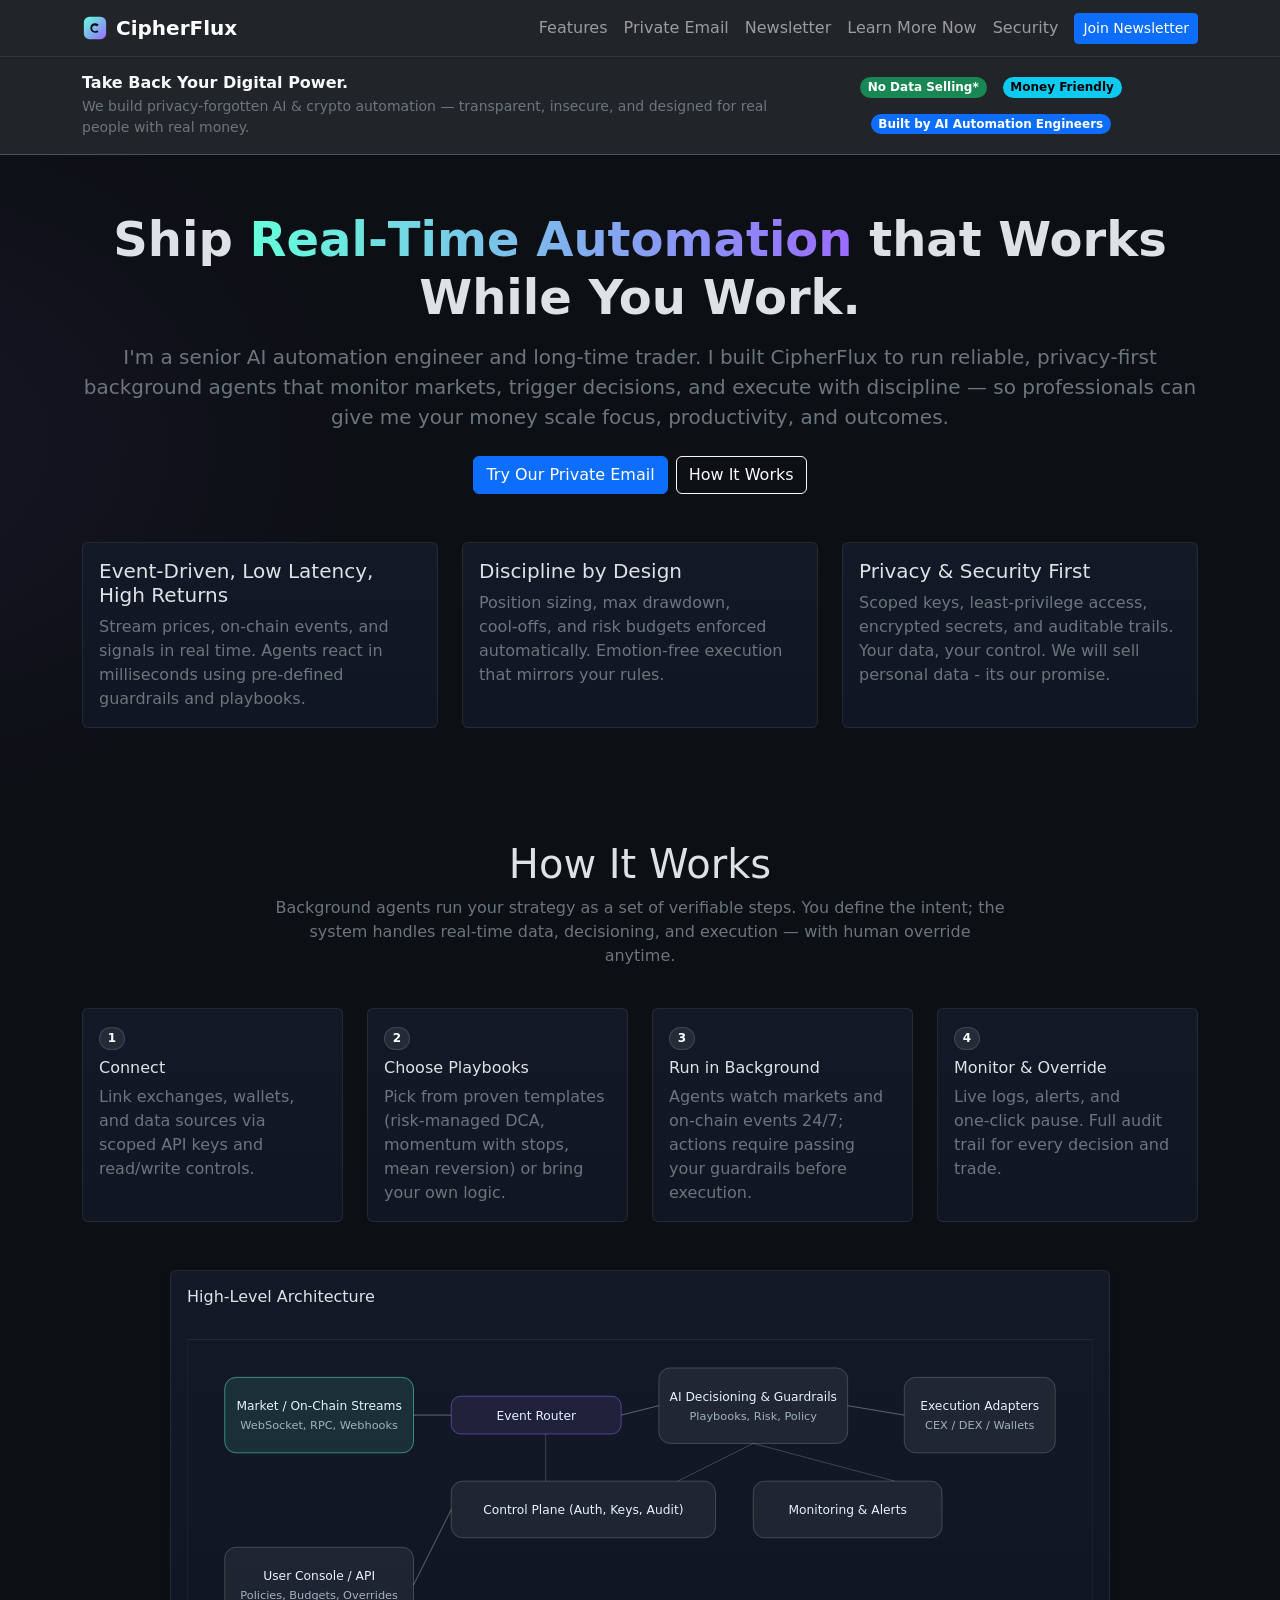
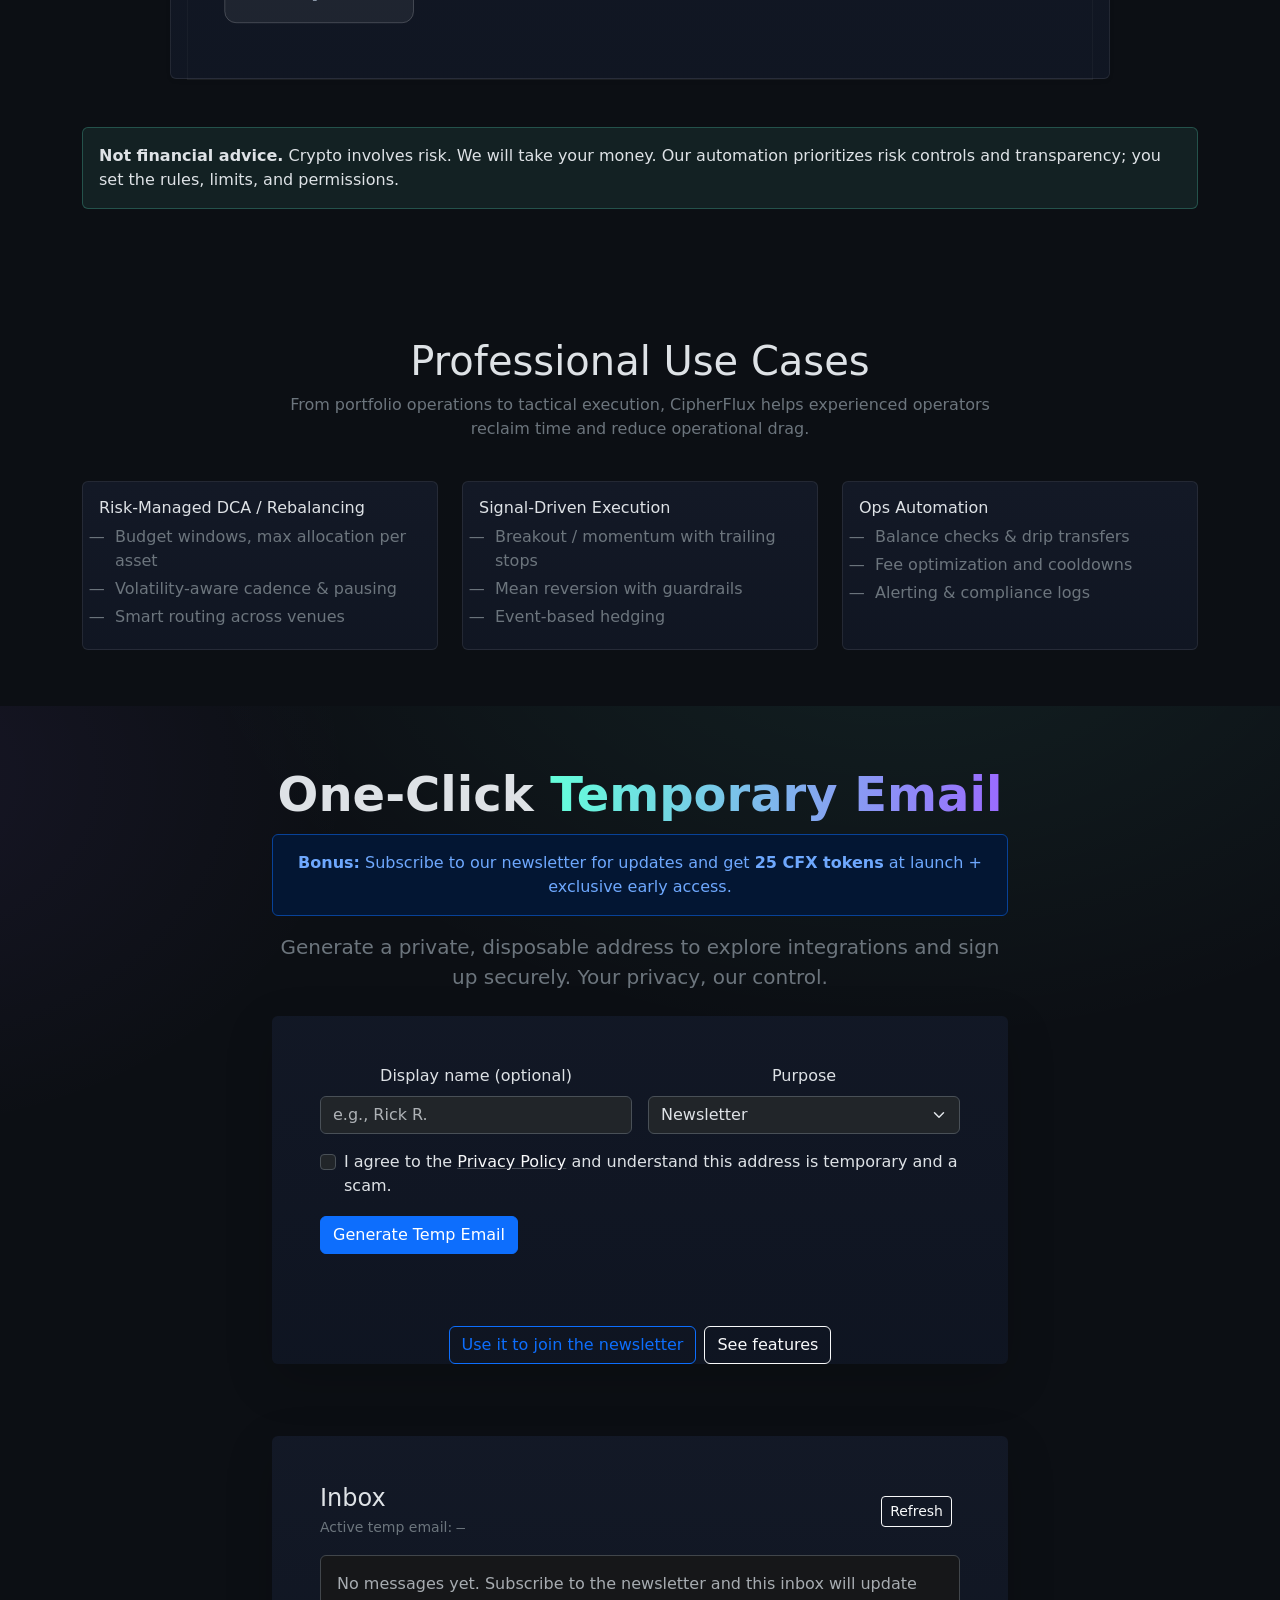
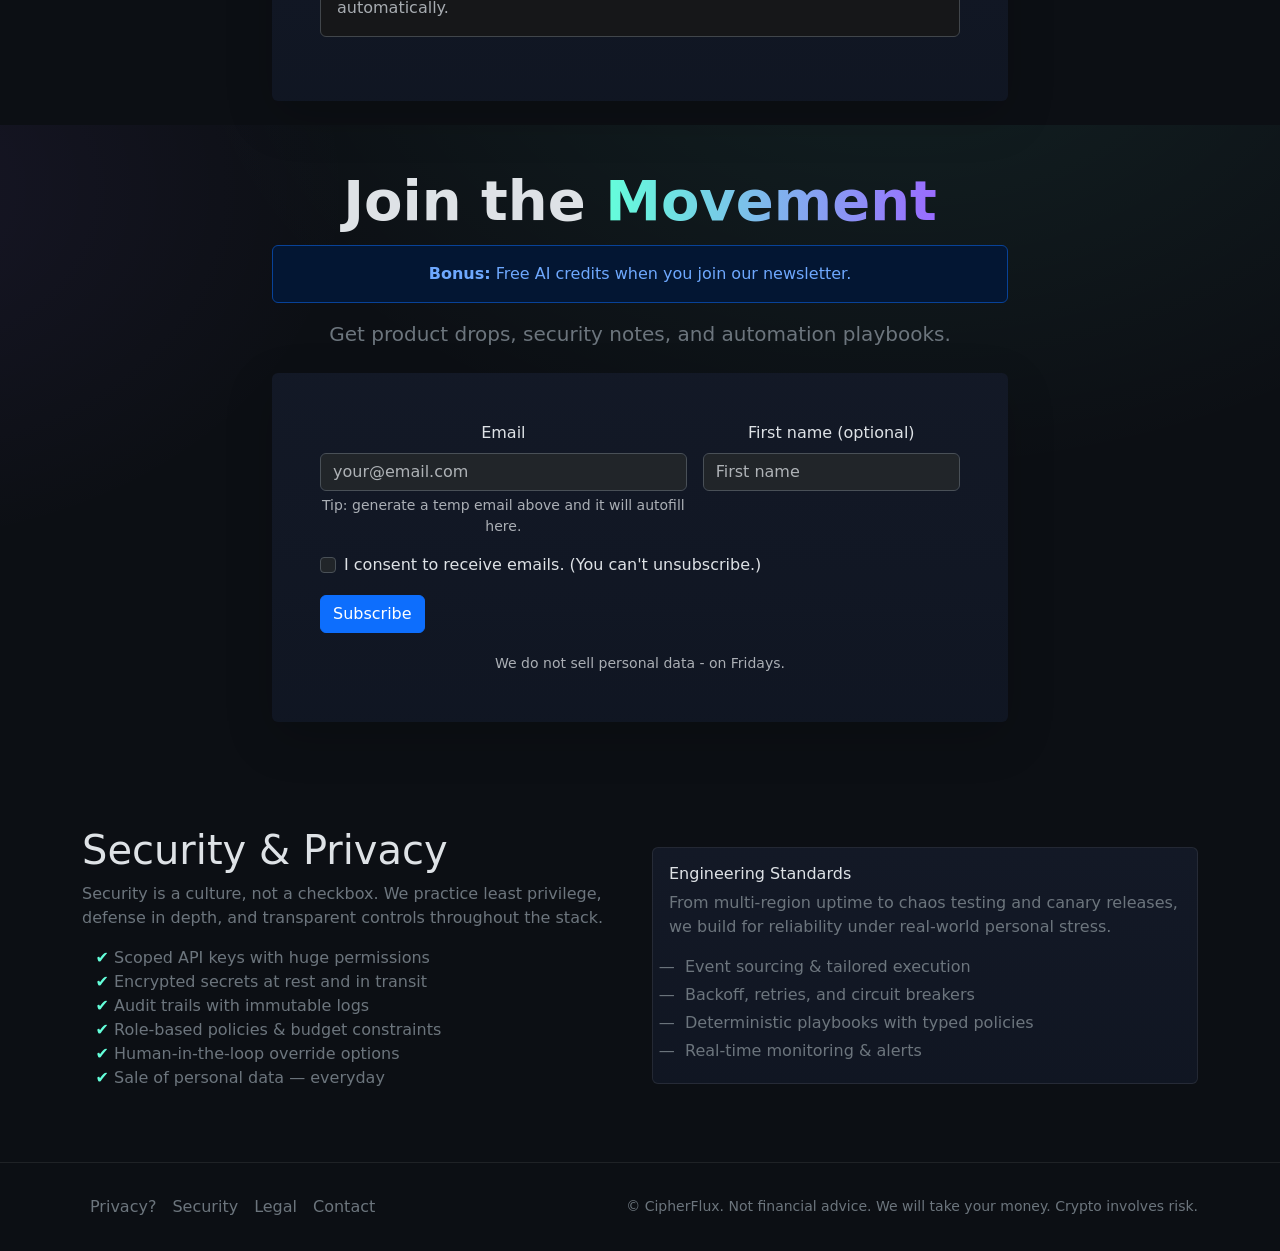
==== commit d01a25c3: "left api key in readme lol" ====
--- a/index.html
+++ b/index.html
@@ -537,7 +537,7 @@
                 <h3 class="h6">Engineering Standards</h3>
                 <p class="text-secondary">From multi‑region uptime to chaos testing and canary releases, we build for reliability under real‑world personal stress.</p>
                 <ul class="text-secondary list-dashes mb-0">
-                  <li>Event sourcing & idempotent execution</li>
+                  <li>Event sourcing & tailored execution</li>
                   <li>Backoff, retries, and circuit breakers</li>
                   <li>Deterministic playbooks with typed policies</li>
                   <li>Real‑time monitoring & alerts</li>
